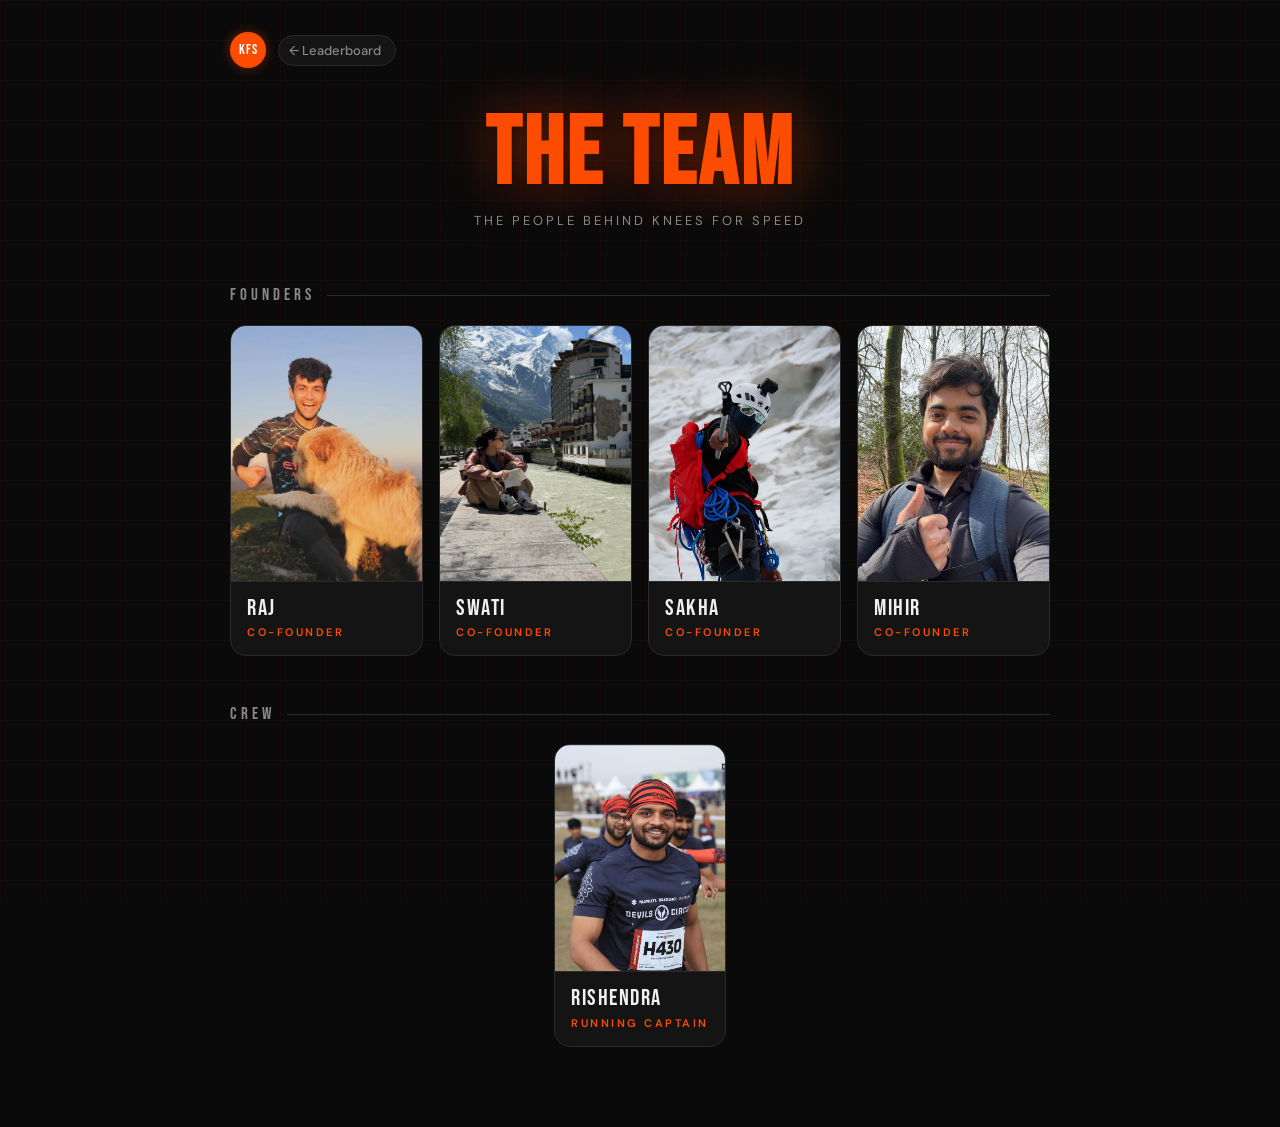
==== team.html @ 106adcb4 "Rename Sakha's second photo so browsers load the new one Co-Authored-By: Claude Opus 5.5 <noreply@an" ====
<!DOCTYPE html>
<html lang="en">
<head>
<meta charset="UTF-8">
<meta name="viewport" content="width=device-width, initial-scale=1.0">
<title>The Team – Knees For Speed</title>
<link rel="icon" href="data:image/svg+xml,<svg xmlns='http://www.w3.org/2000/svg' viewBox='0 0 32 32'><rect width='32' height='32' rx='8' fill='%23FC4C02'/><text x='50%25' y='54%25' dominant-baseline='middle' text-anchor='middle' font-family='Arial Black,sans-serif' font-size='13' font-weight='900' fill='white'>KFS</text></svg>">
<!-- Google Analytics -->
<script async src="https://www.googletagmanager.com/gtag/js?id=G-J4LDVH8261"></script>
<script>
  window.dataLayer = window.dataLayer || [];
  function gtag(){dataLayer.push(arguments);}
  gtag('js', new Date());
  gtag('config', 'G-J4LDVH8261');
</script>
<meta property="og:title" content="The Team – Knees For Speed">
<meta property="og:description" content="Meet the people behind KFS — the run club for business students.">
<meta property="og:image" content="https://github.com/user-attachments/assets/1ad6ab01-41c3-4ac3-8b93-d60dc85ade84">
<meta property="og:url" content="https://kneesforspeed.com/team">
<meta property="og:type" content="website">
<link href="https://fonts.googleapis.com/css2?family=Bebas+Neue&family=DM+Sans:wght@400;500;600&display=swap" rel="stylesheet">
<style>
  :root {
    --orange: #FC4C02;
    --black: #0a0a0a;
    --card: #141414;
    --border: #2a2a2a;
    --text: #f0f0f0;
    --muted: #888;
  }

  * { margin: 0; padding: 0; box-sizing: border-box; }

  body {
    background: var(--black);
    color: var(--text);
    font-family: 'DM Sans', sans-serif;
    min-height: 100vh;
    overflow-x: hidden;
  }

  body::before {
    content: "";
    position: fixed;
    inset: 0;
    background-image:
      linear-gradient(rgba(252,76,2,0.04) 1px, transparent 1px),
      linear-gradient(90deg, rgba(252,76,2,0.04) 1px, transparent 1px);
    background-size: 40px 40px;
    pointer-events: none;
    z-index: 0;
  }

  .container {
    max-width: 860px;
    margin: 0 auto;
    padding: 2rem 1.25rem 5rem;
    position: relative;
    z-index: 1;
  }

  .top-nav {
    display: flex;
    align-items: center;
    gap: 12px;
    margin-bottom: 2.5rem;
  }

  .back-link {
    display: inline-flex;
    align-items: center;
    gap: 6px;
    color: var(--muted);
    text-decoration: none;
    font-size: 13px;
    font-weight: 500;
    padding: 6px 14px 6px 10px;
    border: 1px solid var(--border);
    border-radius: 20px;
    background: var(--card);
    transition: border-color 0.2s, color 0.2s;
  }
  .back-link:hover { border-color: var(--orange); color: var(--text); }

  .logo-icon {
    width: 36px;
    height: 36px;
    background: var(--orange);
    border-radius: 50%;
    display: flex;
    align-items: center;
    justify-content: center;
    font-family: 'Bebas Neue', sans-serif;
    font-size: 0.85rem;
    color: #fff;
    letter-spacing: 1px;
    flex-shrink: 0;
    box-shadow: 0 0 12px rgba(252,76,2,0.4);
    text-decoration: none;
  }

  .page-hero {
    text-align: center;
    margin-bottom: 3.5rem;
  }

  .page-hero h1 {
    font-family: 'Bebas Neue', sans-serif;
    font-size: clamp(3.5rem, 10vw, 6rem);
    color: var(--orange);
    letter-spacing: 3px;
    line-height: 1;
    text-shadow: 0 0 60px rgba(252,76,2,0.5), 0 2px 12px rgba(0,0,0,0.8);
  }

  .page-hero p {
    font-size: 13px;
    color: var(--muted);
    letter-spacing: 3px;
    text-transform: uppercase;
    margin-top: 8px;
  }

  .section-label {
    font-family: 'Bebas Neue', sans-serif;
    font-size: 1.05rem;
    color: var(--muted);
    letter-spacing: 4px;
    text-transform: uppercase;
    margin-bottom: 1.25rem;
    display: flex;
    align-items: center;
    gap: 12px;
  }
  .section-label::after {
    content: "";
    flex: 1;
    height: 1px;
    background: var(--border);
  }

  .founders-grid {
    display: grid;
    grid-template-columns: repeat(4, 1fr);
    gap: 16px;
    margin-bottom: 3rem;
  }

  .crew-grid {
     display: flex;
     justify-content: center;
     gap: 16px;
     max-width: 460px;
     margin: 0 auto;
   }

  @media (max-width: 680px) {
    .founders-grid { grid-template-columns: repeat(2, 1fr); }
    .crew-grid { max-width: 100%; }
  }

  @media (max-width: 400px) {
    .founders-grid { grid-template-columns: repeat(2, 1fr); }
    .crew-grid     { grid-template-columns: repeat(2, 1fr); max-width: 100%; }
  }

  .member-card {
    background: var(--card);
    border: 1px solid var(--border);
    border-radius: 16px;
    overflow: hidden;
    transition: border-color 0.25s, transform 0.25s;
    cursor: default;
  }
  .member-card:hover {
    border-color: var(--orange);
    transform: translateY(-3px);
  }

  .member-photos {
    position: relative;
    width: 100%;
    aspect-ratio: 3/4;
    background: #1a1a1a;
    overflow: hidden;
  }

  .member-photos img {
    position: absolute;
    inset: 0;
    width: 100%;
    height: 100%;
    object-fit: cover;
    object-position: top center;
  }

  .photo-2 {
    opacity: 0;
    transition: opacity 0.45s ease;
  }
  .member-card:hover .photo-2 { opacity: 1; }

  .photo-2-badge {
    position: absolute;
    top: 10px;
    right: 10px;
    background: rgba(252,76,2,0.85);
    color: #fff;
    font-size: 10px;
    font-weight: 600;
    letter-spacing: 1px;
    padding: 2px 7px;
    border-radius: 10px;
    opacity: 0;
    transition: opacity 0.45s ease;
    pointer-events: none;
  }
  .member-card:hover .photo-2-badge { opacity: 1; }

  .member-info {
    padding: 14px 16px 16px;
    border-top: 1px solid var(--border);
  }

  .member-name {
    font-family: 'Bebas Neue', sans-serif;
    font-size: 1.45rem;
    color: var(--text);
    letter-spacing: 1.5px;
    line-height: 1.1;
  }

  .member-role {
    font-size: 11px;
    color: var(--orange);
    text-transform: uppercase;
    letter-spacing: 2.5px;
    margin-top: 4px;
    font-weight: 600;
  }
</style>
</head>
<body>

<div class="container">

  <div class="top-nav">
    <a class="logo-icon" href="/" title="Back to leaderboard">KFS</a>
    <a class="back-link" href="/">← Leaderboard</a>
  </div>

  <div class="page-hero">
    <h1>The Team</h1>
    <p>The people behind Knees For Speed</p>
  </div>

  <!-- Founders -->
  <div class="section-label">Founders</div>
  <div class="founders-grid">

    <div class="member-card">
      <div class="member-photos">
        <img src="images/team/Raj%201.jpg" alt="Raj">
        <img src="images/team/Raj%202.jpg" alt="Raj" class="photo-2">
        <div class="photo-2-badge">2nd look</div>
      </div>
      <div class="member-info">
        <div class="member-name">Raj</div>
        <div class="member-role">Co-Founder</div>
      </div>
    </div>

    <div class="member-card">
      <div class="member-photos">
        <img src="images/team/swati1.jpeg" alt="Swati">
        <img src="images/team/swati2.jpeg" alt="Swati" class="photo-2">
        <div class="photo-2-badge">2nd look</div>
      </div>
      <div class="member-info">
        <div class="member-name">Swati</div>
        <div class="member-role">Co-Founder</div>
      </div>
    </div>

    <div class="member-card">
      <div class="member-photos">
        <img src="images/team/sakha1.jpg" alt="Sakha">
        <img src="images/team/sakha2-v2.jpeg" alt="Sakha" class="photo-2">
        <div class="photo-2-badge">2nd look</div>
      </div>
      <div class="member-info">
        <div class="member-name">Sakha</div>
        <div class="member-role">Co-Founder</div>
      </div>
    </div>

    <div class="member-card">
      <div class="member-photos">
        <img src="images/team/mihir1.jpeg" alt="Mihir">
        <img src="images/team/mihir2.jpeg" alt="Mihir" class="photo-2">
        <div class="photo-2-badge">2nd look</div>
      </div>
      <div class="member-info">
        <div class="member-name">Mihir</div>
        <div class="member-role">Co-Founder</div>
      </div>
    </div>

  </div>

  <!-- Crew -->
  <div class="section-label">Crew</div>
  <div class="crew-grid">

    <div class="member-card">
      <div class="member-photos">
        <img src="images/team/rish2.jpg" alt="Rishendra">
        <img src="images/team/Rish1.jpeg" alt="Rishendra" class="photo-2">
        <div class="photo-2-badge">2nd look</div>
      </div>
      <div class="member-info">
        <div class="member-name">Rishendra</div>
        <div class="member-role">Running Captain</div>
      </div>
    </div>

  </div>

</div>
</body>
</html>
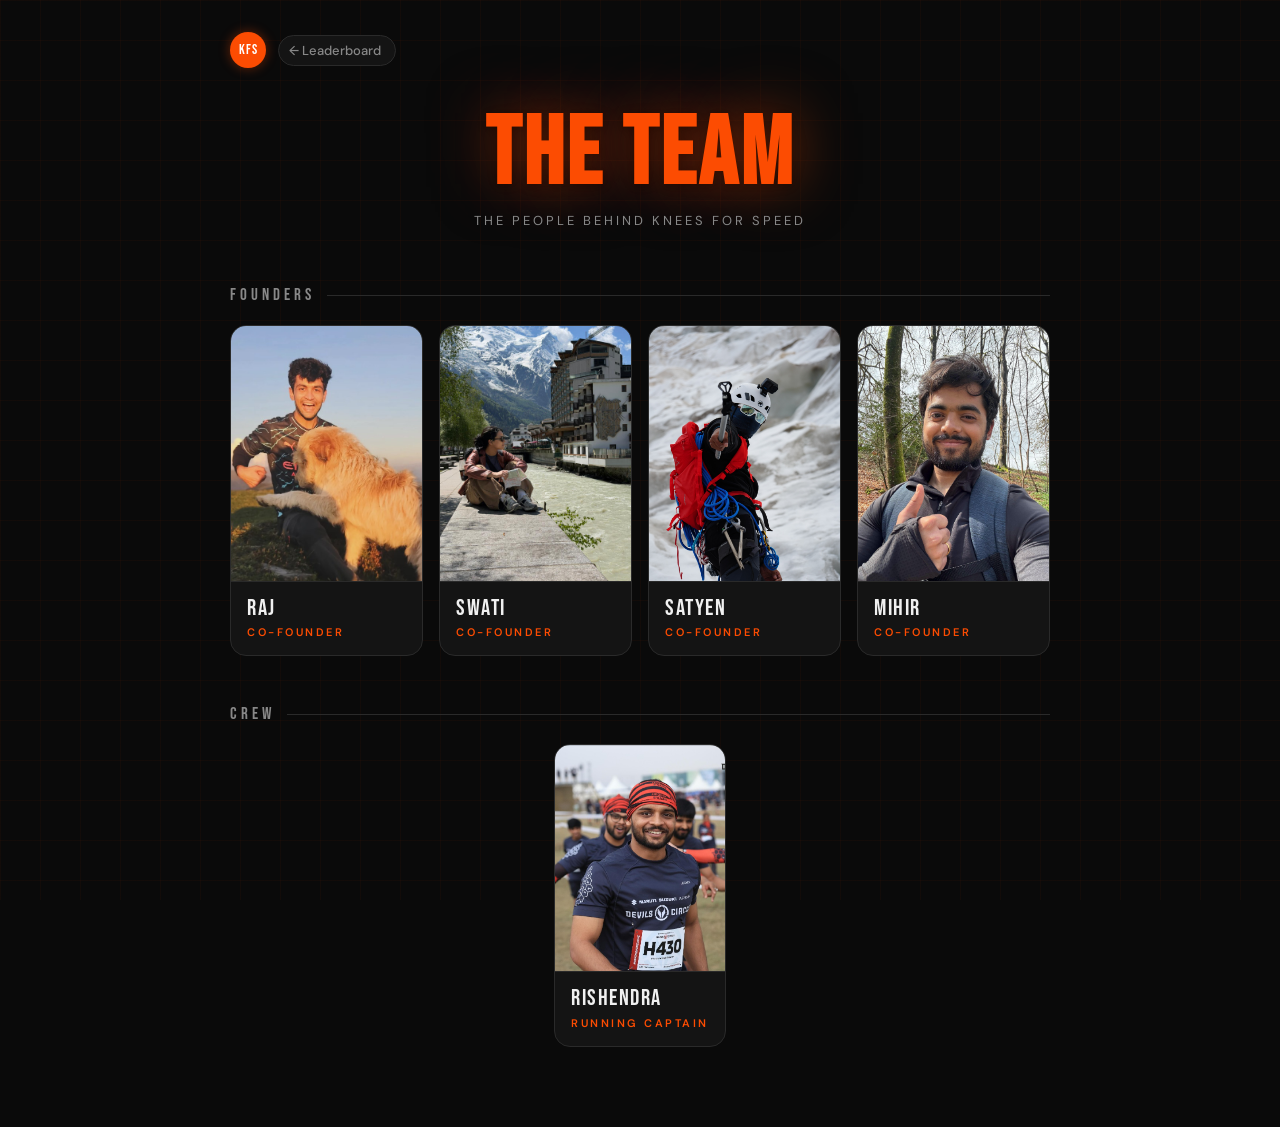
==== commit d704119a: "Rename Sakha to Satyen on the team page Co-Authored-By: Claude Opus 5.5 <noreply@anthropic.com>" ====
--- a/team.html
+++ b/team.html
@@ -284,12 +284,12 @@
 
     <div class="member-card">
       <div class="member-photos">
-        <img src="images/team/sakha1.jpg" alt="Sakha">
-        <img src="images/team/sakha2-v2.jpeg" alt="Sakha" class="photo-2">
-        <div class="photo-2-badge">2nd look</div>
-      </div>
-      <div class="member-info">
-        <div class="member-name">Sakha</div>
+        <img src="images/team/sakha1.jpg" alt="Satyen">
+        <img src="images/team/sakha2-v3.jpeg" alt="Satyen" class="photo-2">
+        <div class="photo-2-badge">2nd look</div>
+      </div>
+      <div class="member-info">
+        <div class="member-name">Satyen</div>
         <div class="member-role">Co-Founder</div>
       </div>
     </div>
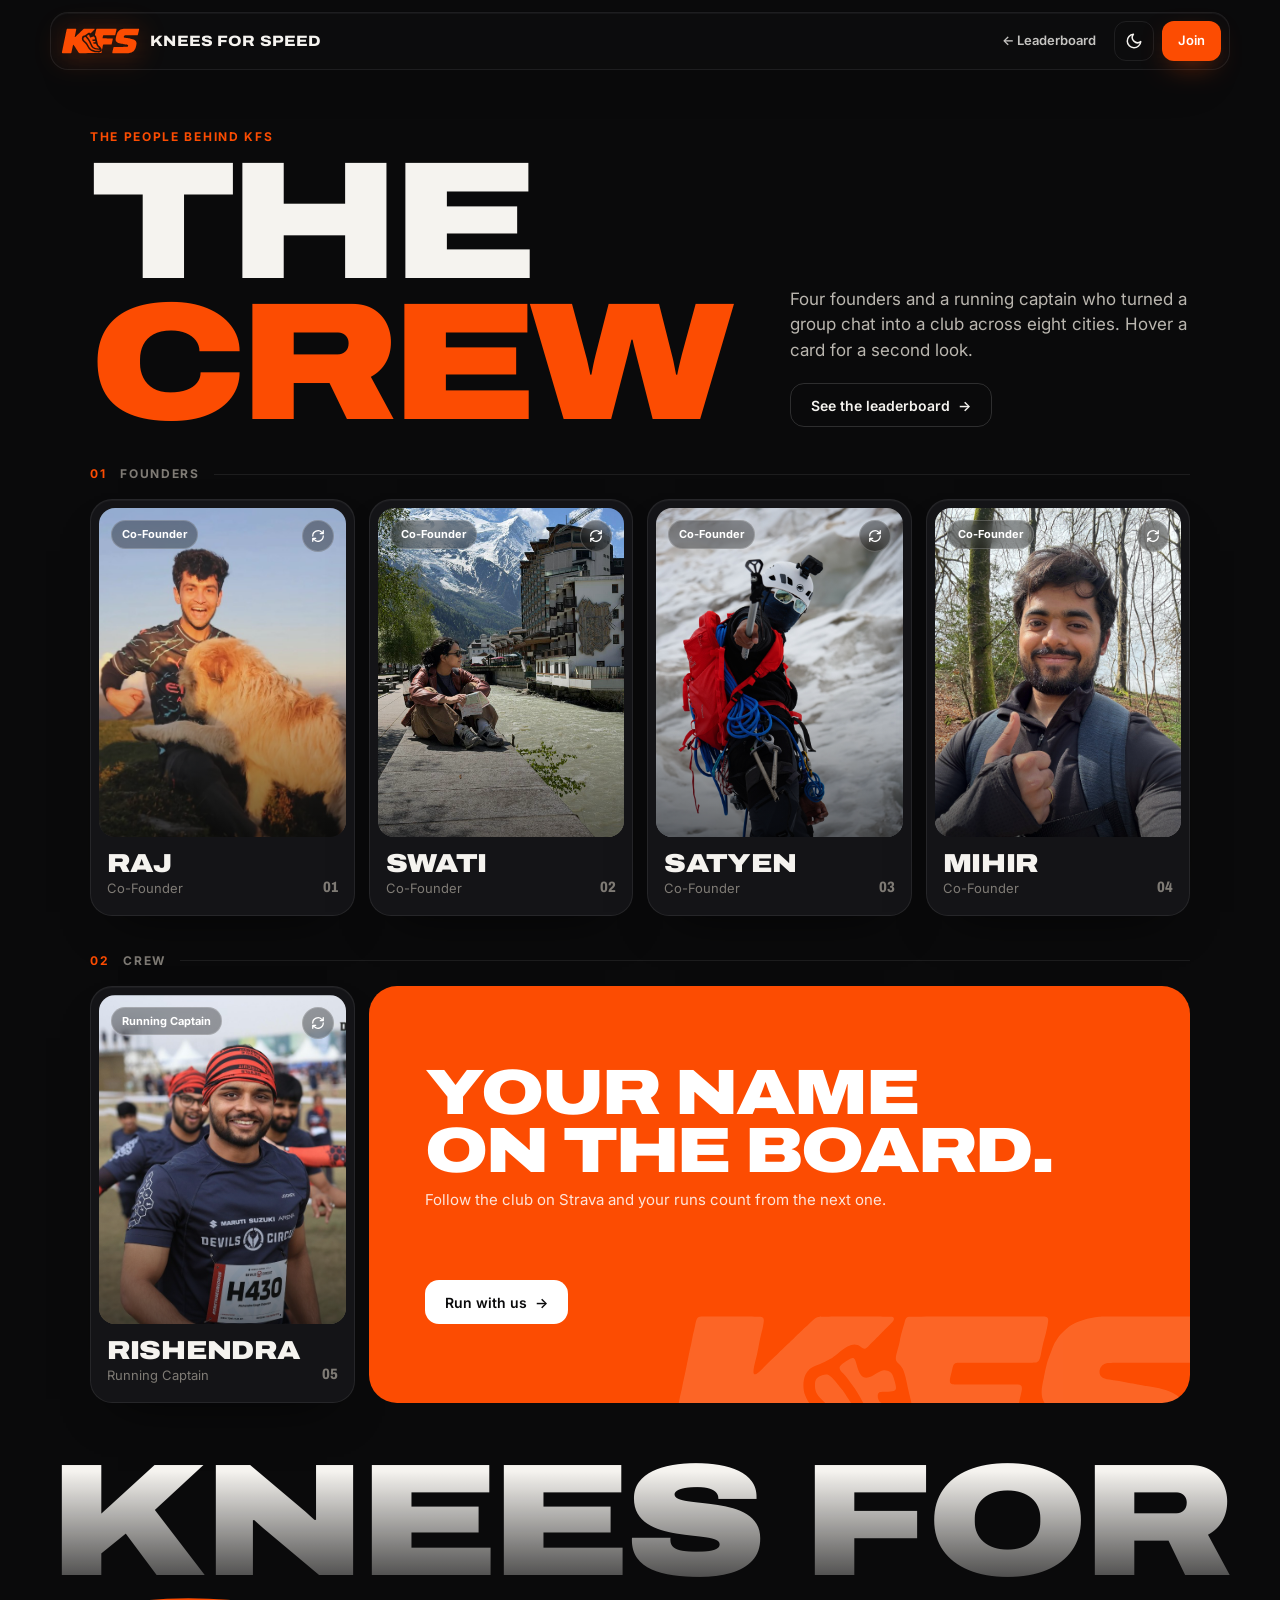
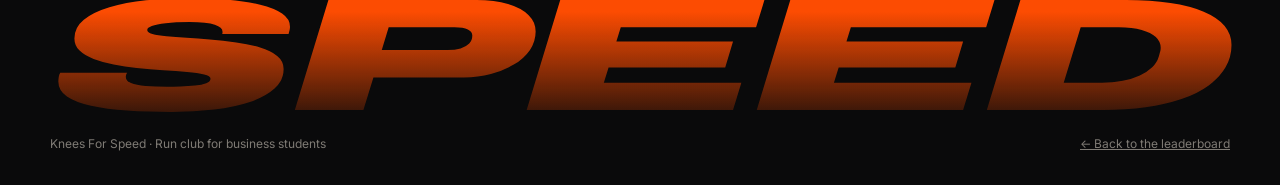
==== commit 23e6f83a: "Launch the new KFS site design New leaderboard and team pages (from the KFS 2.0 redesign): framed he" ====
--- a/team.html
+++ b/team.html
@@ -1,331 +1,155 @@
 <!DOCTYPE html>
-<html lang="en">
+<html lang="en" data-theme="dark">
 <head>
 <meta charset="UTF-8">
-<meta name="viewport" content="width=device-width, initial-scale=1.0">
+<meta name="viewport" content="width=device-width, initial-scale=1.0, viewport-fit=cover">
 <title>The Team – Knees For Speed</title>
-<link rel="icon" href="data:image/svg+xml,<svg xmlns='http://www.w3.org/2000/svg' viewBox='0 0 32 32'><rect width='32' height='32' rx='8' fill='%23FC4C02'/><text x='50%25' y='54%25' dominant-baseline='middle' text-anchor='middle' font-family='Arial Black,sans-serif' font-size='13' font-weight='900' fill='white'>KFS</text></svg>">
-<!-- Google Analytics -->
-<script async src="https://www.googletagmanager.com/gtag/js?id=G-J4LDVH8261"></script>
+<meta name="description" content="Meet the people behind KFS, the run club for business students.">
+<meta name="theme-color" content="#0A0A0B">
+<link rel="icon" type="image/svg+xml" href="assets/brand/kfs-icon.svg">
+<link rel="icon" type="image/png" sizes="32x32" href="assets/brand/kfs-icon-32.png">
+<link rel="apple-touch-icon" href="assets/brand/kfs-icon-180.png">
+<script>try{var t=localStorage.getItem('kfs2-theme');if(t)document.documentElement.dataset.theme=t}catch(e){}</script>
 <script>
-  window.dataLayer = window.dataLayer || [];
-  function gtag(){dataLayer.push(arguments);}
-  gtag('js', new Date());
-  gtag('config', 'G-J4LDVH8261');
+  if (location.hostname.endsWith('kneesforspeed.com')) {
+    var s = document.createElement('script'); s.async = true; s.src = 'https://www.googletagmanager.com/gtag/js?id=G-J4LDVH8261'; document.head.appendChild(s);
+    window.dataLayer = window.dataLayer || [];
+    function gtag(){dataLayer.push(arguments);}
+    gtag('js', new Date()); gtag('config', 'G-J4LDVH8261');
+  }
 </script>
 <meta property="og:title" content="The Team – Knees For Speed">
 <meta property="og:description" content="Meet the people behind KFS — the run club for business students.">
 <meta property="og:image" content="https://github.com/user-attachments/assets/1ad6ab01-41c3-4ac3-8b93-d60dc85ade84">
 <meta property="og:url" content="https://kneesforspeed.com/team">
 <meta property="og:type" content="website">
-<link href="https://fonts.googleapis.com/css2?family=Bebas+Neue&family=DM+Sans:wght@400;500;600&display=swap" rel="stylesheet">
-<style>
-  :root {
-    --orange: #FC4C02;
-    --black: #0a0a0a;
-    --card: #141414;
-    --border: #2a2a2a;
-    --text: #f0f0f0;
-    --muted: #888;
-  }
-
-  * { margin: 0; padding: 0; box-sizing: border-box; }
-
-  body {
-    background: var(--black);
-    color: var(--text);
-    font-family: 'DM Sans', sans-serif;
-    min-height: 100vh;
-    overflow-x: hidden;
-  }
-
-  body::before {
-    content: "";
-    position: fixed;
-    inset: 0;
-    background-image:
-      linear-gradient(rgba(252,76,2,0.04) 1px, transparent 1px),
-      linear-gradient(90deg, rgba(252,76,2,0.04) 1px, transparent 1px);
-    background-size: 40px 40px;
-    pointer-events: none;
-    z-index: 0;
-  }
-
-  .container {
-    max-width: 860px;
-    margin: 0 auto;
-    padding: 2rem 1.25rem 5rem;
-    position: relative;
-    z-index: 1;
-  }
-
-  .top-nav {
-    display: flex;
-    align-items: center;
-    gap: 12px;
-    margin-bottom: 2.5rem;
-  }
-
-  .back-link {
-    display: inline-flex;
-    align-items: center;
-    gap: 6px;
-    color: var(--muted);
-    text-decoration: none;
-    font-size: 13px;
-    font-weight: 500;
-    padding: 6px 14px 6px 10px;
-    border: 1px solid var(--border);
-    border-radius: 20px;
-    background: var(--card);
-    transition: border-color 0.2s, color 0.2s;
-  }
-  .back-link:hover { border-color: var(--orange); color: var(--text); }
-
-  .logo-icon {
-    width: 36px;
-    height: 36px;
-    background: var(--orange);
-    border-radius: 50%;
-    display: flex;
-    align-items: center;
-    justify-content: center;
-    font-family: 'Bebas Neue', sans-serif;
-    font-size: 0.85rem;
-    color: #fff;
-    letter-spacing: 1px;
-    flex-shrink: 0;
-    box-shadow: 0 0 12px rgba(252,76,2,0.4);
-    text-decoration: none;
-  }
-
-  .page-hero {
-    text-align: center;
-    margin-bottom: 3.5rem;
-  }
-
-  .page-hero h1 {
-    font-family: 'Bebas Neue', sans-serif;
-    font-size: clamp(3.5rem, 10vw, 6rem);
-    color: var(--orange);
-    letter-spacing: 3px;
-    line-height: 1;
-    text-shadow: 0 0 60px rgba(252,76,2,0.5), 0 2px 12px rgba(0,0,0,0.8);
-  }
-
-  .page-hero p {
-    font-size: 13px;
-    color: var(--muted);
-    letter-spacing: 3px;
-    text-transform: uppercase;
-    margin-top: 8px;
-  }
-
-  .section-label {
-    font-family: 'Bebas Neue', sans-serif;
-    font-size: 1.05rem;
-    color: var(--muted);
-    letter-spacing: 4px;
-    text-transform: uppercase;
-    margin-bottom: 1.25rem;
-    display: flex;
-    align-items: center;
-    gap: 12px;
-  }
-  .section-label::after {
-    content: "";
-    flex: 1;
-    height: 1px;
-    background: var(--border);
-  }
-
-  .founders-grid {
-    display: grid;
-    grid-template-columns: repeat(4, 1fr);
-    gap: 16px;
-    margin-bottom: 3rem;
-  }
-
-  .crew-grid {
-     display: flex;
-     justify-content: center;
-     gap: 16px;
-     max-width: 460px;
-     margin: 0 auto;
-   }
-
-  @media (max-width: 680px) {
-    .founders-grid { grid-template-columns: repeat(2, 1fr); }
-    .crew-grid { max-width: 100%; }
-  }
-
-  @media (max-width: 400px) {
-    .founders-grid { grid-template-columns: repeat(2, 1fr); }
-    .crew-grid     { grid-template-columns: repeat(2, 1fr); max-width: 100%; }
-  }
-
-  .member-card {
-    background: var(--card);
-    border: 1px solid var(--border);
-    border-radius: 16px;
-    overflow: hidden;
-    transition: border-color 0.25s, transform 0.25s;
-    cursor: default;
-  }
-  .member-card:hover {
-    border-color: var(--orange);
-    transform: translateY(-3px);
-  }
-
-  .member-photos {
-    position: relative;
-    width: 100%;
-    aspect-ratio: 3/4;
-    background: #1a1a1a;
-    overflow: hidden;
-  }
-
-  .member-photos img {
-    position: absolute;
-    inset: 0;
-    width: 100%;
-    height: 100%;
-    object-fit: cover;
-    object-position: top center;
-  }
-
-  .photo-2 {
-    opacity: 0;
-    transition: opacity 0.45s ease;
-  }
-  .member-card:hover .photo-2 { opacity: 1; }
-
-  .photo-2-badge {
-    position: absolute;
-    top: 10px;
-    right: 10px;
-    background: rgba(252,76,2,0.85);
-    color: #fff;
-    font-size: 10px;
-    font-weight: 600;
-    letter-spacing: 1px;
-    padding: 2px 7px;
-    border-radius: 10px;
-    opacity: 0;
-    transition: opacity 0.45s ease;
-    pointer-events: none;
-  }
-  .member-card:hover .photo-2-badge { opacity: 1; }
-
-  .member-info {
-    padding: 14px 16px 16px;
-    border-top: 1px solid var(--border);
-  }
-
-  .member-name {
-    font-family: 'Bebas Neue', sans-serif;
-    font-size: 1.45rem;
-    color: var(--text);
-    letter-spacing: 1.5px;
-    line-height: 1.1;
-  }
-
-  .member-role {
-    font-size: 11px;
-    color: var(--orange);
-    text-transform: uppercase;
-    letter-spacing: 2.5px;
-    margin-top: 4px;
-    font-weight: 600;
-  }
-</style>
+<link rel="preconnect" href="https://fonts.googleapis.com">
+<link rel="preconnect" href="https://fonts.gstatic.com" crossorigin>
+<link href="https://fonts.googleapis.com/css2?family=Archivo:ital,wdth,wght@0,62..125,400..900;1,62..125,400..900&family=Inter:wght@400;500;600;700&display=swap" rel="stylesheet">
+<link rel="stylesheet" href="assets/kfs2.css">
 </head>
 <body>
+<div class="progress" aria-hidden="true"></div>
+<div class="top-blur" aria-hidden="true"><i></i><i></i><i></i></div>
 
-<div class="container">
+<header class="nav solid">
+  <a class="brand" href="index.html" aria-label="Back to the leaderboard">
+    <img class="brand-logo" src="assets/brand/kfs-logo.svg" alt="KFS" width="80" height="26"><span class="brand-word">Knees For Speed</span>
+  </a>
+  <div class="nav-actions">
+    <a class="nav-team" href="index.html">← Leaderboard</a>
+    <button class="icon-btn" data-theme-toggle aria-label="Switch light / dark mode" title="Morning run mode">
+      <svg class="theme-moon" viewBox="0 0 24 24" fill="none" stroke="currentColor" stroke-width="2" stroke-linecap="round" stroke-linejoin="round"><path d="M21 12.8A9 9 0 1 1 11.2 3a7 7 0 0 0 9.8 9.8z"/></svg>
+      <svg class="theme-sun" viewBox="0 0 24 24" fill="none" stroke="currentColor" stroke-width="2" stroke-linecap="round"><circle cx="12" cy="12" r="4"/><path d="M12 2v2M12 20v2M4.9 4.9l1.4 1.4M17.7 17.7l1.4 1.4M2 12h2M20 12h2M4.9 19.1l1.4-1.4M17.7 6.3l1.4-1.4"/></svg>
+    </button>
+    <button class="btn btn-primary btn-sm magnetic" data-open="join">Join</button>
+  </div>
+</header>
 
-  <div class="top-nav">
-    <a class="logo-icon" href="/" title="Back to leaderboard">KFS</a>
-    <a class="back-link" href="/">← Leaderboard</a>
+<section class="team-hero">
+  <div class="eyebrow fade-up" style="--d:.05s">The people behind KFS</div>
+  <h1 class="team-title" data-split data-fit-title="170" aria-label="The Crew">
+    <span class="line" aria-hidden="true">The</span>
+    <span class="line" aria-hidden="true"><span class="accent">Crew</span></span>
+  </h1>
+  <div class="team-intro">
+    <p class="fade-up" style="--d:.5s">Four founders and a running captain who turned a group chat into a club across eight cities. <span class="only-hover">Hover a card</span><span class="only-touch">Tap a card</span> for a second look.</p>
+    <a class="btn btn-ghost fade-up" style="--d:.6s" href="index.html">See the leaderboard <span class="arrow">→</span></a>
+  </div>
+</section>
+
+<main class="team-wrap">
+  <div class="team-label"><b>01</b> Founders</div>
+  <div class="team-grid">
+    <article class="card member tilt spot reveal" tabindex="0" aria-label="Raj, Co-Founder">
+      <div class="member-photos">
+        <img class="photo-main" src="images/team/Raj%201.jpg" alt="Raj" loading="lazy">
+        <img class="alt" src="images/team/Raj%202.jpg" alt="" loading="lazy">
+        <span class="member-tag">Co-Founder</span>
+        <span class="member-swap" aria-hidden="true"><svg viewBox="0 0 24 24" fill="none" stroke="currentColor" stroke-width="2.2" stroke-linecap="round" stroke-linejoin="round"><path d="M3 12a9 9 0 0 1 15.5-6.3L21 8M21 3v5h-5M21 12a9 9 0 0 1-15.5 6.3L3 16M3 21v-5h5"/></svg></span>
+      </div>
+      <div class="member-info"><div><div class="member-name">Raj</div><div class="member-role">Co-Founder</div></div><span class="member-idx">01</span></div>
+    </article>
+    <article class="card member tilt spot reveal" style="--d:.06s" tabindex="0" aria-label="Swati, Co-Founder">
+      <div class="member-photos">
+        <img class="photo-main" src="images/team/swati1.jpeg" alt="Swati" loading="lazy">
+        <img class="alt" src="images/team/swati2.jpeg" alt="" loading="lazy">
+        <span class="member-tag">Co-Founder</span>
+        <span class="member-swap" aria-hidden="true"><svg viewBox="0 0 24 24" fill="none" stroke="currentColor" stroke-width="2.2" stroke-linecap="round" stroke-linejoin="round"><path d="M3 12a9 9 0 0 1 15.5-6.3L21 8M21 3v5h-5M21 12a9 9 0 0 1-15.5 6.3L3 16M3 21v-5h5"/></svg></span>
+      </div>
+      <div class="member-info"><div><div class="member-name">Swati</div><div class="member-role">Co-Founder</div></div><span class="member-idx">02</span></div>
+    </article>
+    <article class="card member tilt spot reveal" style="--d:.12s" tabindex="0" aria-label="Satyen, Co-Founder">
+      <div class="member-photos">
+        <img class="photo-main" src="images/team/sakha1.jpg" alt="Satyen" loading="lazy">
+        <img class="alt" src="images/team/sakha2-v3.jpeg" alt="" loading="lazy">
+        <span class="member-tag">Co-Founder</span>
+        <span class="member-swap" aria-hidden="true"><svg viewBox="0 0 24 24" fill="none" stroke="currentColor" stroke-width="2.2" stroke-linecap="round" stroke-linejoin="round"><path d="M3 12a9 9 0 0 1 15.5-6.3L21 8M21 3v5h-5M21 12a9 9 0 0 1-15.5 6.3L3 16M3 21v-5h5"/></svg></span>
+      </div>
+      <div class="member-info"><div><div class="member-name">Satyen</div><div class="member-role">Co-Founder</div></div><span class="member-idx">03</span></div>
+    </article>
+    <article class="card member tilt spot reveal" style="--d:.18s" tabindex="0" aria-label="Mihir, Co-Founder">
+      <div class="member-photos">
+        <img class="photo-main" src="images/team/mihir1.jpeg" alt="Mihir" loading="lazy">
+        <img class="alt" src="images/team/mihir2.jpeg" alt="" loading="lazy">
+        <span class="member-tag">Co-Founder</span>
+        <span class="member-swap" aria-hidden="true"><svg viewBox="0 0 24 24" fill="none" stroke="currentColor" stroke-width="2.2" stroke-linecap="round" stroke-linejoin="round"><path d="M3 12a9 9 0 0 1 15.5-6.3L21 8M21 3v5h-5M21 12a9 9 0 0 1-15.5 6.3L3 16M3 21v-5h5"/></svg></span>
+      </div>
+      <div class="member-info"><div><div class="member-name">Mihir</div><div class="member-role">Co-Founder</div></div><span class="member-idx">04</span></div>
+    </article>
   </div>
 
-  <div class="page-hero">
-    <h1>The Team</h1>
-    <p>The people behind Knees For Speed</p>
+  <div class="team-label"><b>02</b> Crew</div>
+  <div class="team-grid crew-grid">
+    <article class="card member tilt spot reveal" tabindex="0" aria-label="Rishendra, Running Captain">
+      <div class="member-photos">
+        <img class="photo-main" src="images/team/rish2.jpg" alt="Rishendra" loading="lazy">
+        <img class="alt" src="images/team/Rish1.jpeg" alt="" loading="lazy">
+        <span class="member-tag">Running Captain</span>
+        <span class="member-swap" aria-hidden="true"><svg viewBox="0 0 24 24" fill="none" stroke="currentColor" stroke-width="2.2" stroke-linecap="round" stroke-linejoin="round"><path d="M3 12a9 9 0 0 1 15.5-6.3L21 8M21 3v5h-5M21 12a9 9 0 0 1-15.5 6.3L3 16M3 21v-5h5"/></svg></span>
+      </div>
+      <div class="member-info"><div><div class="member-name">Rishendra</div><div class="member-role">Running Captain</div></div><span class="member-idx">05</span></div>
+    </article>
+    <!-- the join card fills the rest of the Crew row, so there's no empty space beside the last member -->
+    <div class="join-band reveal">
+      <div><h2>Your name<br>on the board.</h2><p>Follow the club on Strava and your runs count from the next one.</p></div>
+      <button class="btn magnetic" data-open="join">Run with us <span class="arrow">→</span></button>
+    </div>
   </div>
 
-  <!-- Founders -->
-  <div class="section-label">Founders</div>
-  <div class="founders-grid">
+</main>
 
-    <div class="member-card">
-      <div class="member-photos">
-        <img src="images/team/Raj%201.jpg" alt="Raj">
-        <img src="images/team/Raj%202.jpg" alt="Raj" class="photo-2">
-        <div class="photo-2-badge">2nd look</div>
-      </div>
-      <div class="member-info">
-        <div class="member-name">Raj</div>
-        <div class="member-role">Co-Founder</div>
-      </div>
-    </div>
+<footer class="footer">
+  <div class="footer-inner">
+    <div class="footer-word" aria-hidden="true"><span class="fw-line" data-fit>Knees For</span><span class="fw-line" data-fit="stretch">Speed</span></div>
+    <div class="footer-meta"><span>Knees For Speed · Run club for business students</span><a href="index.html">← Back to the leaderboard</a></div>
+  </div>
+</footer>
 
-    <div class="member-card">
-      <div class="member-photos">
-        <img src="images/team/swati1.jpeg" alt="Swati">
-        <img src="images/team/swati2.jpeg" alt="Swati" class="photo-2">
-        <div class="photo-2-badge">2nd look</div>
-      </div>
-      <div class="member-info">
-        <div class="member-name">Swati</div>
-        <div class="member-role">Co-Founder</div>
-      </div>
-    </div>
+<div class="sheet-overlay" id="join" role="dialog" aria-modal="true" aria-labelledby="join-title">
+  <div class="sheet" tabindex="-1">
+    <div class="sheet-grab" aria-hidden="true"></div>
+    <button class="icon-btn sheet-close" data-close aria-label="Close"><svg viewBox="0 0 24 24" fill="none" stroke="currentColor" stroke-width="2" stroke-linecap="round"><path d="M18 6 6 18M6 6l12 12"/></svg></button>
+    <div class="sheet-title" id="join-title">Join KFS</div>
+    <div class="sheet-sub">Business school run club · 8 cities · growing weekly</div>
+    <a class="join-opt" href="https://strava.app.link/9Sa62cOuVYb" target="_blank" rel="noopener" style="--c:#FC4C02">
+      <span class="join-ico"><svg viewBox="0 0 24 24" fill="#FC4C02"><path d="M15.387 17.944l-2.089-4.116h-3.065L15.387 24l5.15-10.172h-3.066m-7.008-5.599l2.836 5.598h4.172L10.463 0l-7 13.828h4.169"/></svg></span>
+      <span class="join-txt"><b>Join the leaderboard</b><span>Follow KFS on Strava. Your runs get tracked automatically.</span></span>
+      <span class="join-arrow">→</span>
+    </a>
+    <a class="join-opt" href="https://chat.whatsapp.com/DvPdRcacuMw9NPap6H95aM?mode=hqrt3" target="_blank" rel="noopener" style="--c:#25D366">
+      <span class="join-ico"><svg viewBox="0 0 24 24" fill="#25D366"><path d="M12.05 0C5.495 0 .16 5.335.157 11.892c0 2.096.547 4.142 1.588 5.945L.057 24l6.305-1.654a11.882 11.882 0 005.683 1.448h.005c6.554 0 11.89-5.335 11.893-11.893A11.821 11.821 0 0012.05 0zm5.422 14.382c-.297-.149-1.758-.867-2.03-.967-.273-.099-.471-.148-.67.15-.197.297-.767.966-.94 1.164-.173.199-.347.223-.644.075-.297-.15-1.255-.463-2.39-1.475-.883-.788-1.48-1.761-1.653-2.059-.173-.297-.018-.458.13-.606.134-.133.298-.347.446-.52.149-.174.198-.298.298-.497.099-.198.05-.371-.025-.52-.075-.149-.669-1.612-.916-2.207-.242-.579-.487-.5-.669-.51l-.57-.01c-.198 0-.52.074-.792.372-.272.297-1.04 1.016-1.04 2.479 0 1.462 1.065 2.875 1.213 3.074.149.198 2.096 3.2 5.077 4.487.709.306 1.262.489 1.694.625.712.227 1.36.195 1.871.118.571-.085 1.758-.719 2.006-1.413.248-.694.248-1.289.173-1.413-.074-.124-.272-.198-.57-.347z"/></svg></span>
+      <span class="join-txt"><b>Weekly updates</b><span>WhatsApp community for leaderboard drops and run chat.</span></span>
+      <span class="join-arrow">→</span>
+    </a>
+    <a class="join-opt" href="https://www.instagram.com/knees_for_speed_mdig" target="_blank" rel="noopener" style="--c:#E1306C">
+      <span class="join-ico"><svg viewBox="0 0 24 24" fill="none" stroke="#E1306C" stroke-width="2"><rect x="3" y="3" width="18" height="18" rx="5"/><circle cx="12" cy="12" r="4"/><circle cx="17.5" cy="6.5" r="1" fill="#E1306C"/></svg></span>
+      <span class="join-txt"><b>Run stories &amp; content</b><span>Run posts, race recaps and club life on Instagram.</span></span>
+      <span class="join-arrow">→</span>
+    </a>
+  </div>
+</div>
 
-    <div class="member-card">
-      <div class="member-photos">
-        <img src="images/team/sakha1.jpg" alt="Satyen">
-        <img src="images/team/sakha2-v3.jpeg" alt="Satyen" class="photo-2">
-        <div class="photo-2-badge">2nd look</div>
-      </div>
-      <div class="member-info">
-        <div class="member-name">Satyen</div>
-        <div class="member-role">Co-Founder</div>
-      </div>
-    </div>
-
-    <div class="member-card">
-      <div class="member-photos">
-        <img src="images/team/mihir1.jpeg" alt="Mihir">
-        <img src="images/team/mihir2.jpeg" alt="Mihir" class="photo-2">
-        <div class="photo-2-badge">2nd look</div>
-      </div>
-      <div class="member-info">
-        <div class="member-name">Mihir</div>
-        <div class="member-role">Co-Founder</div>
-      </div>
-    </div>
-
-  </div>
-
-  <!-- Crew -->
-  <div class="section-label">Crew</div>
-  <div class="crew-grid">
-
-    <div class="member-card">
-      <div class="member-photos">
-        <img src="images/team/rish2.jpg" alt="Rishendra">
-        <img src="images/team/Rish1.jpeg" alt="Rishendra" class="photo-2">
-        <div class="photo-2-badge">2nd look</div>
-      </div>
-      <div class="member-info">
-        <div class="member-name">Rishendra</div>
-        <div class="member-role">Running Captain</div>
-      </div>
-    </div>
-
-  </div>
-
-</div>
+<script src="assets/core.js"></script>
 </body>
 </html>
--- a/assets/kfs2.css
+++ b/assets/kfs2.css
@@ -0,0 +1,1285 @@
+/* ───────────────────────────────────────────────────────────────
+   KFS 2.0 — design system
+   Dark by default, "Morning run" light theme via [data-theme=light]
+   ─────────────────────────────────────────────────────────────── */
+:root {
+  --bg: #0A0A0B;
+  --bg-2: #0F0F11;
+  --band: #121215;
+  --spark: #4A4A54;
+  --surface: #141417;
+  --surface-2: #1A1A1E;
+  --surface-3: #25252B;
+  --line: rgba(255,255,255,.08);
+  --line-2: rgba(255,255,255,.15);
+  --text: #F5F3EF;
+  --text-2: #BAB6AF;
+  --muted: #7F7B75;
+  --accent: #FC4C02;
+  --accent-2: #FF8A3D;
+  --accent-soft: rgba(252,76,2,.14);
+  --gold: #F4C14F;
+  --silver: #C8CDD6;
+  --bronze: #D58B5B;
+  --up: #3DDC84;
+  --down: #FF5F57;
+  --glass: rgba(14,14,16,.66);
+  /* hero: its own colour set so the nav and copy over it follow the theme */
+  --hero-bg: #0A0A0B;
+  --hero-ink: #FFFFFF;
+  --hero-ink-2: rgba(255,255,255,.78);
+  --hero-muted: rgba(255,255,255,.6);
+  --hero-glass: rgba(255,255,255,.08);
+  --hero-line: rgba(255,255,255,.16);
+  --hero-card-shadow: none;
+  --print-bg: #F5F3EF;
+  --print-ink: #6B665F;
+  --print-shadow: 0 50px 90px -40px rgba(0,0,0,.9), 0 0 0 1px rgba(255,255,255,.08);
+  --shadow: 0 1px 0 rgba(255,255,255,.04) inset, 0 24px 48px -28px rgba(0,0,0,.8);
+  --radius: 22px;
+  --radius-sm: 14px;
+  --ease: cubic-bezier(.22,1,.36,1);
+  --font-display: 'Archivo', system-ui, sans-serif;
+  --font-body: 'Inter', system-ui, -apple-system, sans-serif;
+  --wrap: 1180px;
+  --gutter: clamp(16px, 4vw, 40px);
+  color-scheme: dark;
+}
+:root[data-theme="light"] {
+  --bg: #F4F1EC;
+  --bg-2: #EDE9E2;
+  --band: #E9E3D9;
+  --spark: #CBC1B2;
+  --surface: #FFFFFF;
+  --surface-2: #F8F5F0;
+  --surface-3: #ECE7DF;
+  --line: rgba(24,18,10,.08);
+  --line-2: rgba(24,18,10,.16);
+  --text: #161412;
+  --text-2: #4A4640;
+  --muted: #86817A;
+  --accent-soft: rgba(252,76,2,.10);
+  --gold: #D49C12;
+  --silver: #8A93A1;
+  --bronze: #B66A38;
+  --up: #12A150;
+  --down: #E5484D;
+  --glass: rgba(250,248,244,.72);
+  --hero-bg: #F4F1EC;
+  --hero-ink: #161412;
+  --hero-ink-2: #4A4640;
+  --hero-muted: #75706A;
+  --hero-glass: rgba(255,255,255,.72);
+  --hero-line: rgba(24,18,10,.12);
+  --hero-card-shadow: 0 14px 30px -20px rgba(70,35,10,.35);
+  --print-bg: #1A1816;   /* an ink print on paper: the inverse of the dark theme's light print */
+  --print-ink: #A59F96;
+  --print-shadow: 0 40px 70px -34px rgba(90,40,10,.45), 0 2px 6px rgba(24,18,10,.12);
+  --shadow: 0 1px 2px rgba(24,18,10,.04), 0 24px 48px -30px rgba(24,18,10,.25);
+  color-scheme: light;
+}
+
+*, *::before, *::after { box-sizing: border-box; }
+* { margin: 0; padding: 0; }
+html { -webkit-text-size-adjust: 100%; scroll-padding-top: 90px; overflow-x: clip; }
+html.locked { overflow: hidden; }
+body {
+  background: var(--bg);
+  color: var(--text);
+  font-family: var(--font-body);
+  font-size: 15px;
+  line-height: 1.5;
+  -webkit-font-smoothing: antialiased;
+  overflow-x: clip;
+  transition: background-color .4s var(--ease), color .4s var(--ease);
+}
+img { display: block; max-width: 100%; }
+a { color: inherit; }
+button { font: inherit; color: inherit; background: none; border: 0; cursor: pointer; -webkit-tap-highlight-color: transparent; }
+input { font: inherit; color: inherit; }
+:focus-visible { outline: 2px solid var(--accent); outline-offset: 3px; border-radius: 8px; }
+[hidden] { display: none !important; }
+.num { font-family: var(--font-display); font-stretch: 80%; font-weight: 800; font-variant-numeric: tabular-nums; letter-spacing: -.01em; }
+.sr { position: absolute; width: 1px; height: 1px; overflow: hidden; clip: rect(0 0 0 0); white-space: nowrap; }
+
+/* theme switch = circular reveal */
+::view-transition-old(root), ::view-transition-new(root) { animation: none; mix-blend-mode: normal; }
+/* theme switch: the new theme shows through a soft-edged circle grown from the button (core.js animates size and position) */
+html.theme-bleed::view-transition-new(root) {
+  -webkit-mask: radial-gradient(closest-side, #000 72%, transparent) 0 0 / 0 0 no-repeat;
+  mask: radial-gradient(closest-side, #000 72%, transparent) 0 0 / 0 0 no-repeat;
+}
+.theme-flood { position: fixed; z-index: 1000; pointer-events: none; border-radius: 50%; will-change: transform; }
+html.theme-switching .theme-sun, html.theme-switching .theme-moon { animation: themeIcon .7s var(--ease); }
+@keyframes themeIcon { from { transform: rotate(-140deg) scale(.3); opacity: 0; } }
+
+/* ── scroll progress ───────────────────────────────────────── */
+.progress {
+  position: fixed; top: 0; left: 0; height: 2px; width: 100%;
+  background: linear-gradient(90deg, var(--accent), var(--accent-2));
+  transform-origin: 0 50%; transform: scaleX(0);
+  z-index: 100; pointer-events: none;
+}
+
+/* ── progressive blur behind the floating nav (desktop) ─────────
+   Stacked layers blur harder toward the top edge; masks fade each out.
+   Note: no opacity on this container — that would cut the backdrop. */
+.top-blur { position: fixed; top: 0; left: 0; right: 0; height: 104px; z-index: 55; pointer-events: none; visibility: hidden; }
+.top-blur.on { visibility: visible; }
+.top-blur i { position: absolute; inset: 0; -webkit-backdrop-filter: blur(var(--b)); backdrop-filter: blur(var(--b)); -webkit-mask-image: linear-gradient(to bottom, #000 var(--m1), transparent var(--m2)); mask-image: linear-gradient(to bottom, #000 var(--m1), transparent var(--m2)); }
+.top-blur i:nth-child(1) { --b: 2px; --m1: 45%; --m2: 100%; }
+.top-blur i:nth-child(2) { --b: 6px; --m1: 30%; --m2: 80%; }
+.top-blur i:nth-child(3) { --b: 14px; --m1: 15%; --m2: 60%; }
+.top-blur::after { content: ""; position: absolute; inset: 0; background: linear-gradient(to bottom, color-mix(in srgb, var(--bg) 75%, transparent) 0%, color-mix(in srgb, var(--bg) 30%, transparent) 55%, transparent 100%); }
+
+/* ── top nav ───────────────────────────────────────────────── */
+.nav {
+  position: fixed; top: 12px; left: 50%;
+  translate: -50% 0;
+  width: min(var(--wrap), calc(100% - 24px));
+  height: 58px;
+  display: flex; align-items: center; gap: 14px;
+  padding: 0 8px 0 10px;
+  border-radius: 18px;
+  background: transparent;
+  border: 1px solid transparent;
+  z-index: 60;
+  transition: background .35s var(--ease), border-color .35s var(--ease), box-shadow .35s var(--ease);
+}
+.nav.scrolled, .nav.solid {
+  background: var(--glass);
+  -webkit-backdrop-filter: blur(18px) saturate(1.5);
+  backdrop-filter: blur(18px) saturate(1.5);
+  border-color: var(--line);
+  box-shadow: var(--shadow);
+}
+.nav:not(.scrolled):not(.solid) { color: var(--hero-ink); }
+.brand { display: flex; align-items: center; gap: 10px; text-decoration: none; flex-shrink: 0; }
+.brand-logo {
+  display: block; height: 26px; width: auto;
+  filter: drop-shadow(0 4px 14px rgba(252,76,2,.35));
+  transition: transform .5s var(--ease);
+}
+.brand:hover .brand-logo { transform: translateX(3px) skewX(-6deg); } /* a little lean forward, like a sprint start */
+.brand-word { font-family: var(--font-display); font-weight: 800; font-stretch: 112%; font-size: 15px; text-transform: uppercase; letter-spacing: .01em; white-space: nowrap; }
+.brand-ver { font-size: 10px; font-weight: 700; padding: 2px 6px; border-radius: 6px; background: var(--accent-soft); color: var(--accent); letter-spacing: .04em; }
+.nav:not(.scrolled):not(.solid) .brand-ver { background: color-mix(in srgb, var(--hero-ink) 12%, transparent); color: var(--hero-ink); }
+
+.tabs {
+  position: relative; display: flex; gap: 2px; margin: 0 auto;
+  padding: 4px; border-radius: 13px;
+  background: color-mix(in srgb, var(--surface-2) 80%, transparent);
+  border: 1px solid var(--line);
+}
+.nav:not(.scrolled):not(.solid) .tabs { background: color-mix(in srgb, var(--hero-ink) 7%, transparent); border-color: color-mix(in srgb, var(--hero-ink) 12%, transparent); }
+.tab {
+  position: relative; z-index: 1;
+  padding: 7px 14px; border-radius: 9px;
+  font-size: 13px; font-weight: 600; white-space: nowrap;
+  color: inherit; opacity: .72;
+  transition: opacity .2s, color .3s var(--ease);
+}
+.tab:hover { opacity: 1; }
+.tab[aria-selected="true"] { opacity: 1; color: var(--bg); }
+.nav:not(.scrolled):not(.solid) .tab[aria-selected="true"] { color: var(--hero-bg); }
+.tabs-ind {
+  position: absolute; top: 4px; bottom: 4px; left: 0; width: 0;
+  border-radius: 9px; background: var(--text);
+  transition: transform .45s var(--ease), width .45s var(--ease);
+}
+.nav:not(.scrolled):not(.solid) .tabs-ind { background: var(--hero-ink); }
+.nav-actions { display: flex; align-items: center; gap: 8px; margin-left: auto; }
+.tabs + .nav-actions { margin-left: 0; }
+.icon-btn {
+  display: grid; place-items: center;
+  width: 40px; height: 40px; border-radius: 12px;
+  border: 1px solid var(--line);
+  transition: background .2s, transform .2s var(--ease);
+}
+.nav:not(.scrolled):not(.solid) .icon-btn { border-color: color-mix(in srgb, var(--hero-ink) 18%, transparent); }
+.nav:not(.scrolled):not(.solid) .icon-btn:hover { background: color-mix(in srgb, var(--hero-ink) 10%, transparent); }
+.icon-btn:hover { background: var(--surface-2); }
+.icon-btn:active { transform: scale(.92); }
+.icon-btn svg { width: 18px; height: 18px; }
+.theme-sun { display: none; }
+:root[data-theme="light"] .theme-sun { display: block; }
+:root[data-theme="light"] .theme-moon { display: none; }
+
+.btn {
+  display: inline-flex; align-items: center; justify-content: center; gap: 8px;
+  height: 44px; padding: 0 20px; border-radius: 14px;
+  font-weight: 600; font-size: 14px; text-decoration: none; white-space: nowrap;
+  transition: transform .35s var(--ease), background .2s, box-shadow .3s, border-color .2s;
+}
+.btn-sm { height: 40px; padding: 0 16px; border-radius: 12px; font-size: 13px; }
+.btn-primary { background: var(--accent); color: #fff; box-shadow: 0 10px 30px -12px rgba(252,76,2,.8); }
+.btn-primary:hover { background: #ff5a14; box-shadow: 0 14px 34px -10px rgba(252,76,2,.9); }
+.btn-ghost { border: 1px solid var(--line-2); }
+.btn-ghost:hover { background: var(--surface-2); }
+.btn-glass { background: rgba(255,255,255,.12); color: #fff; border: 1px solid rgba(255,255,255,.2); -webkit-backdrop-filter: blur(10px); backdrop-filter: blur(10px); }
+.btn-glass:hover { background: rgba(255,255,255,.2); }
+.btn:active { transform: scale(.96); }
+.btn .arrow { transition: transform .35s var(--ease); }
+.btn:hover .arrow { transform: translateX(3px); }
+.nav-team { opacity: .8; font-size: 13px; font-weight: 600; text-decoration: none; padding: 8px 10px; border-radius: 10px; }
+.nav-team:hover { opacity: 1; background: var(--surface-2); }
+.nav:not(.scrolled):not(.solid) .nav-team:hover { background: color-mix(in srgb, var(--hero-ink) 10%, transparent); }
+
+/* ── hero ──────────────────────────────────────────────────── */
+.hero {
+  position: relative; isolation: isolate; overflow: hidden;
+  min-height: calc(100vh - 46px); min-height: calc(100svh - 46px);   /* the ticker shows on the first screen */
+  display: flex; flex-direction: column; justify-content: center;
+  padding: 120px var(--gutter) clamp(28px, 6vh, 56px);
+  color: var(--hero-ink); background: var(--hero-bg);
+}
+.hero::before {
+  content: ""; position: absolute; inset: 0; z-index: -1;
+  background: radial-gradient(55% 65% at 78% 45%, rgba(252,76,2,.22), transparent 65%), radial-gradient(70% 60% at 0% 100%, rgba(252,76,2,.14), transparent 60%);
+}
+.hero-inner { width: 100%; max-width: var(--wrap); margin: 0 auto; will-change: transform, opacity; }
+.live-chip {
+  display: inline-flex; align-items: center; gap: 8px;
+  padding: 7px 14px 7px 10px; border-radius: 99px;
+  background: var(--hero-glass); border: 1px solid var(--hero-line);
+  -webkit-backdrop-filter: blur(10px); backdrop-filter: blur(10px);
+  font-size: 12px; font-weight: 600; letter-spacing: .02em;
+  margin-bottom: 22px;
+}
+.pulse { position: relative; width: 8px; height: 8px; border-radius: 50%; background: var(--accent); flex-shrink: 0; }
+.pulse::after { content: ""; position: absolute; inset: -4px; border-radius: 50%; border: 2px solid var(--accent); animation: pulse 1.8s var(--ease) infinite; }
+@keyframes pulse { from { transform: scale(.6); opacity: 1; } to { transform: scale(1.8); opacity: 0; } }
+.hero-title {
+  font-family: var(--font-display); font-weight: 900; font-stretch: 125%;
+  font-size: clamp(54px, 12.5vw, 196px);
+  line-height: .84; letter-spacing: -.035em; text-transform: uppercase;
+}
+.hero-title .line { display: block; overflow: hidden; padding-bottom: .04em; white-space: nowrap; }
+.hero-title .ch { display: inline-block; transform: translateY(105%); animation: rise 1s var(--ease) forwards; animation-delay: calc(var(--i) * 35ms + 150ms); }
+.hero-title .accent { color: var(--accent); }
+@keyframes rise { to { transform: none; } }
+.hero-bottom { display: grid; grid-template-columns: 1fr auto 1fr; align-items: end; gap: 28px; margin-top: 28px; }
+.hero-bottom > .countdown { justify-self: end; }
+
+/* rotating "scroll" badge: click or scroll to reach the leaderboard */
+.scroll-badge {
+  position: relative; display: grid; place-items: center; justify-self: center;
+  width: 124px; height: 124px; border-radius: 50%; color: #fff; text-decoration: none;
+  -webkit-tap-highlight-color: transparent;
+}
+.scroll-ring { position: absolute; inset: 0; width: 100%; height: 100%; animation: ring-spin 14s linear infinite; transition: transform .6s var(--ease); }
+.scroll-ring text { fill: color-mix(in srgb, var(--hero-ink) 85%, transparent); font-family: var(--font-display); font-weight: 800; font-stretch: 112%; font-size: 10.5px; letter-spacing: .12em; text-transform: uppercase; }
+.scroll-core {
+  position: relative; display: grid; place-items: center;
+  width: 58px; height: 58px; border-radius: 50%;
+  background: var(--accent); box-shadow: 0 10px 30px -8px rgba(252,76,2,.85);
+  transition: transform .5s var(--ease), box-shadow .4s;
+}
+.scroll-core::before { content: ""; position: absolute; inset: -6px; border-radius: 50%; border: 1.5px solid rgba(252,76,2,.6); animation: core-ping 2.2s var(--ease) infinite; }
+.scroll-core svg { width: 24px; height: 24px; animation: arrow-bob 1.6s var(--ease) infinite; }
+.scroll-badge:hover .scroll-ring { animation-duration: 4s; }
+.scroll-badge:hover .scroll-core { transform: scale(1.12); box-shadow: 0 14px 40px -6px rgba(252,76,2,1); }
+.scroll-badge:active .scroll-core { transform: scale(.94); }
+@keyframes ring-spin { to { transform: rotate(360deg); } }
+@keyframes arrow-bob { 0%, 100% { transform: translateY(-3px); } 50% { transform: translateY(4px); } }
+@keyframes core-ping { from { transform: scale(.9); opacity: 1; } to { transform: scale(1.45); opacity: 0; } }
+.hero-sub { max-width: 460px; font-size: clamp(15px, 1.4vw, 18px); color: var(--hero-ink-2); }
+.flags { display: flex; gap: 6px; margin-top: 14px; }
+.flags img { width: 24px; height: 17px; border-radius: 4px; object-fit: cover; box-shadow: 0 0 0 1px color-mix(in srgb, var(--hero-ink) 18%, transparent); transition: transform .3s var(--ease); }
+.flags img:hover { transform: translateY(-3px) scale(1.12); }
+.hero-ctas { display: flex; gap: 10px; margin-top: 22px; flex-wrap: wrap; }
+.fade-up { opacity: 0; transform: translateY(16px); animation: fadeUp .9s var(--ease) forwards; animation-delay: var(--d, .6s); }
+@keyframes fadeUp { to { opacity: 1; transform: none; } }
+
+.countdown {
+  padding: 16px 18px; border-radius: 18px;
+  background: var(--hero-glass); border: 1px solid var(--hero-line); box-shadow: var(--hero-card-shadow);
+  -webkit-backdrop-filter: blur(14px); backdrop-filter: blur(14px);
+}
+.countdown-label { font-size: 11px; font-weight: 600; letter-spacing: .12em; text-transform: uppercase; color: var(--hero-muted); margin-bottom: 8px; }
+.cd { display: flex; gap: 6px; align-items: flex-start; }
+.cd-unit { text-align: center; min-width: 52px; }
+.cd-val { display: block; font-family: var(--font-display); font-weight: 800; font-stretch: 80%; font-size: 36px; line-height: 1; font-variant-numeric: tabular-nums; }
+.cd-lbl { display: block; font-size: 10px; color: var(--hero-muted); margin-top: 4px; letter-spacing: .08em; text-transform: uppercase; }
+.cd-sep { font-family: var(--font-display); font-size: 28px; line-height: 1.1; opacity: .35; }
+
+/* ── marquee ───────────────────────────────────────────────── */
+.marquee {
+  position: relative; z-index: 2; overflow: hidden;
+  background: var(--accent); color: #fff;
+  padding: 14px 0; margin: -18px -2% 0; width: 104%;
+  transform: rotate(-1.4deg);
+  box-shadow: 0 20px 40px -20px rgba(252,76,2,.6);
+}
+.marquee-track { display: flex; width: max-content; animation: marquee 48s linear infinite; }
+.marquee:hover .marquee-track { animation-play-state: paused; }
+.marquee-item {
+  display: flex; align-items: center; gap: 22px; padding-right: 22px;
+  font-family: var(--font-display); font-weight: 800; font-stretch: 112%;
+  font-size: clamp(16px, 2vw, 22px); text-transform: uppercase; letter-spacing: .01em; white-space: nowrap;
+}
+.marquee-item::after { content: "✦"; font-size: .8em; opacity: .75; }
+@keyframes marquee { to { transform: translateX(-50%); } }
+
+/* ── layout ────────────────────────────────────────────────── */
+.main { max-width: var(--wrap); margin: 0 auto; padding: clamp(32px, 3.5vw, 48px) var(--gutter) 0; min-height: 80vh; }
+.view { display: none; }
+.view.active { display: block; animation: viewIn .6s var(--ease); }
+@keyframes viewIn { from { opacity: 0; transform: translateY(14px); } }
+.view-head { display: flex; align-items: flex-end; justify-content: space-between; gap: 20px; margin-bottom: 20px; flex-wrap: wrap; }
+.h2.h2-date { font-size: clamp(28px, 3.2vw, 44px); } /* week date titles: compact so stats + podium fit one screen */
+.eyebrow {
+  display: inline-flex; align-items: center; gap: 8px;
+  font-size: 12px; font-weight: 700; letter-spacing: .14em; text-transform: uppercase; color: var(--accent);
+  margin-bottom: 6px;
+}
+.h2 {
+  font-family: var(--font-display); font-weight: 900; font-stretch: 118%;
+  font-size: clamp(34px, 6vw, 72px); line-height: .92; letter-spacing: -.03em; text-transform: uppercase;
+}
+.h3 {
+  font-family: var(--font-display); font-weight: 800; font-stretch: 112%;
+  font-size: clamp(20px, 2.4vw, 28px); letter-spacing: -.01em; text-transform: uppercase;
+  margin: 56px 0 16px;
+}
+.lede { color: var(--text-2); max-width: 520px; margin-top: 12px; }
+.head-meta { color: var(--muted); font-size: 13px; text-align: right; }
+.head-meta strong { color: var(--text); font-weight: 600; }
+.section-gap { height: 18px; }
+
+/* headings break into even lines; body copy avoids one-word last lines */
+.h2, .sec-title, .earth-title, .footer-cta, .flex-title, .sheet-title, .team-title, .club-week { text-wrap: balance; }
+.lede, .hero-sub, .flex-sub, .sheet-sub, .team-intro p, .empty-state p { text-wrap: pretty; }
+
+/* ── section rhythm: headers, bands, spacing ──────────────── */
+.sec-head { display: flex; align-items: center; gap: 14px; margin-bottom: 18px; }
+.sec-head.spaced { margin-top: clamp(56px, 7vw, 96px); }
+.band + .sec-head.spaced { margin-top: clamp(40px, 5vw, 64px); }
+.sec-title {
+  display: inline-flex; align-items: center; gap: 10px;
+  font-family: var(--font-display); font-weight: 800; font-stretch: 112%;
+  font-size: clamp(18px, 2vw, 24px); letter-spacing: -.01em; text-transform: uppercase; white-space: nowrap;
+}
+.sec-title::before { content: ""; width: 10px; height: 10px; border-radius: 2px; background: var(--accent); transform: skewX(-12deg); }
+.sec-rule { flex: 1; height: 1px; min-width: 24px; background: linear-gradient(90deg, var(--line-2), transparent); }
+.sec-meta { color: var(--muted); font-size: 13px; white-space: nowrap; }
+.band {
+  position: relative; isolation: isolate;
+  margin-top: clamp(56px, 7vw, 96px);
+  padding-block: clamp(40px, 5vw, 72px);
+}
+.band::before {   /* full-bleed tint, wider than the content column */
+  content: ""; position: absolute; z-index: -2; top: 0; bottom: 0; left: calc(50% - 50vw); right: calc(50% - 50vw);
+  background: radial-gradient(70% 160px at 50% 0%, var(--accent-soft), transparent), var(--band);
+  border-block: 1px solid var(--line);
+}
+.band::after {    /* oversized outlined word as a section watermark */
+  content: attr(data-mark); position: absolute; z-index: -1; right: 0; top: clamp(10px, 2vw, 24px);
+  font-family: var(--font-display); font-weight: 900; font-stretch: 118%; font-style: italic;
+  font-size: clamp(64px, 12vw, 170px); line-height: .8; letter-spacing: -.03em; text-transform: uppercase;
+  color: transparent; -webkit-text-stroke: 1px var(--line-2); pointer-events: none; user-select: none;
+}
+.band .sec-head { position: relative; }
+.band .sec-meta { padding: 4px 12px; border-radius: 99px; background: var(--band); border: 1px solid var(--line); color: var(--text-2); }
+.flat-sec { margin-top: 40px; }
+
+/* reveal */
+.reveal { opacity: 0; transform: translateY(24px); transition: opacity .8s var(--ease), transform .8s var(--ease); transition-delay: var(--d, 0s); }
+.reveal.in { opacity: 1; transform: none; }
+
+/* ── cards / spotlight ─────────────────────────────────────── */
+.card {
+  position: relative; overflow: hidden;
+  background: var(--surface); border: 1px solid var(--line); border-radius: var(--radius);
+  box-shadow: var(--shadow);
+}
+.spot::before {
+  content: ""; position: absolute; inset: 0; pointer-events: none; z-index: 0;
+  background: radial-gradient(420px circle at var(--mx, 50%) var(--my, 50%), rgba(252,76,2,.13), transparent 45%);
+  opacity: 0; transition: opacity .4s;
+}
+.spot::after {
+  content: ""; position: absolute; inset: 0; pointer-events: none; z-index: 0; border-radius: inherit; padding: 1px;
+  background: radial-gradient(260px circle at var(--mx, 50%) var(--my, 50%), rgba(252,76,2,.55), transparent 50%);
+  -webkit-mask: linear-gradient(#000 0 0) content-box, linear-gradient(#000 0 0);
+  -webkit-mask-composite: xor; mask-composite: exclude;
+  opacity: 0; transition: opacity .4s;
+}
+.spot:hover::before, .spot:hover::after { opacity: 1; }
+.spot > * { position: relative; z-index: 1; }
+
+/* ── bento stats ───────────────────────────────────────────── */
+.bento { display: grid; grid-template-columns: repeat(4, minmax(0, 1fr)); gap: 12px; }
+.tile { padding: 18px 20px; min-height: 120px; display: flex; flex-direction: column; justify-content: space-between; }
+.tile.big { grid-column: span 2; grid-row: span 2; padding: 20px 24px; }
+.tile-lbl { font-size: 12px; font-weight: 600; color: var(--muted); letter-spacing: .06em; text-transform: uppercase; display: flex; align-items: center; gap: 8px; }
+.tile-val { font-size: clamp(36px, 4vw, 52px); line-height: 1; margin-top: 10px; }
+.tile-val small { font-size: .42em; font-weight: 700; color: var(--muted); margin-left: 4px; font-stretch: 100%; }
+.tile-sub { font-size: 12px; color: var(--muted); margin-top: 6px; }
+.tile.big .tile-val { font-size: clamp(64px, 8vw, 112px); }
+.tile.big.no-spark { justify-content: center; }
+.big-row { display: flex; align-items: flex-end; justify-content: space-between; gap: 16px; }
+.ring { width: 100px; height: 100px; flex-shrink: 0; }
+.ring circle { fill: none; stroke-width: 9; }
+.ring .track { stroke: var(--surface-3); }
+.ring .fill { stroke-linecap: round; stroke-dasharray: 289; stroke-dashoffset: 289; transform: rotate(-90deg); transform-origin: 50% 50%; transition: stroke-dashoffset 1.6s var(--ease) .2s; }
+.in .ring .fill, .ring.in .fill { stroke-dashoffset: var(--off, 289); }
+.ring text { fill: var(--text); font-family: var(--font-display); font-weight: 800; font-stretch: 80%; font-size: 22px; }
+.ring .ring-sub { fill: var(--muted); font-family: var(--font-body); font-weight: 600; font-size: 9px; letter-spacing: .08em; }
+.spark-area { position: relative; margin-top: 44px; height: 46px; display: flex; align-items: flex-end; gap: 3px; cursor: crosshair; touch-action: pan-y; outline: none; border-radius: 6px; }
+.spark-area:focus-visible { box-shadow: 0 0 0 2px var(--accent); }
+.spark-area i { flex: 1; height: var(--h); min-height: 3px; border-radius: 3px; background: var(--spark); transform-origin: bottom; transform: scaleY(0); transition: transform .9s var(--ease), background .25s, opacity .25s; transition-delay: calc(var(--i) * 18ms), 0s, 0s; pointer-events: none; }
+.spark-area i.cur { background: var(--accent); }
+.in .spark-area i { transform: scaleY(var(--s, 1)); }
+.spark-area.scrubbing i { transition: transform .32s var(--ease), background .2s, opacity .2s; transition-delay: 0s; opacity: .6; }
+.spark-area.scrubbing i.near { opacity: .9; background: color-mix(in srgb, var(--accent) 45%, var(--spark)); }
+.spark-area.scrubbing i.cur { opacity: .9; }
+.spark-area.scrubbing i.hot { opacity: 1; background: linear-gradient(180deg, var(--accent-2), var(--accent)); box-shadow: 0 0 18px -2px rgba(252,76,2,.75); }
+.spark-tip {
+  position: absolute; z-index: 3; bottom: calc(100% + 32px); left: 0;
+  padding: 6px 10px; border-radius: 10px; white-space: nowrap; pointer-events: none;
+  background: var(--text); color: var(--bg); font: 500 12px var(--font-body);
+  opacity: 0; transform: translate(-50%, 6px) scale(.94); transition: opacity .18s, transform .3s var(--ease), left .22s var(--ease), bottom .22s var(--ease);
+}
+.spark-tip b { font-weight: 700; }
+.spark-tip.show { opacity: 1; transform: translate(-50%, 0); }
+.spark-tip::after { content: ""; position: absolute; top: 100%; left: calc(50% + var(--caret, 0px)); margin-left: -5px; border: 5px solid transparent; border-top-color: var(--text); }
+
+/* ── podium ────────────────────────────────────────────────── */
+.podium { display: grid; grid-template-columns: 1fr 1.12fr 1fr; align-items: end; gap: 12px; margin-top: 10px; perspective: 1000px; }
+.pod {
+  position: relative; text-align: left; width: 100%;
+  padding: 16px 18px; border-radius: var(--radius);
+  background: var(--surface); border: 1px solid var(--line); box-shadow: var(--shadow);
+  display: flex; flex-direction: column; gap: 4px; overflow: hidden;
+  transform-style: preserve-3d;
+  transition: transform .5s var(--ease), border-color .3s;
+  --mc: var(--gold);
+}
+.pod-2 { --mc: var(--silver); min-height: 196px; }
+.pod-1 { min-height: 208px; background: linear-gradient(180deg, color-mix(in srgb, var(--gold) 12%, var(--surface)) 0%, var(--surface) 60%); border-color: color-mix(in srgb, var(--gold) 35%, transparent); }
+.pod-3 { --mc: var(--bronze); min-height: 180px; }
+.pod:hover { border-color: color-mix(in srgb, var(--mc) 55%, transparent); }
+.pod-rank {
+  position: absolute; right: -6px; bottom: -28px; z-index: 0 !important;
+  font-family: var(--font-display); font-weight: 900; font-stretch: 125%; font-size: 150px; line-height: 1;
+  color: transparent; -webkit-text-stroke: 1.5px color-mix(in srgb, var(--mc) 40%, transparent);
+  transform: translateZ(-20px); pointer-events: none;
+}
+.pod-medal { display: inline-flex; align-self: flex-start; align-items: center; gap: 6px; padding: 4px 10px; border-radius: 99px; font-size: 11px; font-weight: 700; letter-spacing: .08em; text-transform: uppercase; color: var(--mc); background: color-mix(in srgb, var(--mc) 14%, transparent); }
+.pod .av { margin: auto 0 8px; transform: translateZ(30px); }
+.pod .av-lg { width: 46px; height: 46px; font-size: 16px; }
+.pod-name { font-family: var(--font-display); font-weight: 800; font-stretch: 112%; font-size: clamp(18px, 2.2vw, 26px); text-transform: uppercase; line-height: 1; transform: translateZ(24px); }
+.pod-km { font-size: clamp(28px, 3vw, 40px); line-height: 1; margin-top: 6px; transform: translateZ(36px); }
+.pod-km small { font-size: .45em; color: var(--muted); font-stretch: 100%; margin-left: 3px; }
+.pod-meta { font-size: 12px; color: var(--muted); }
+.pod-empty { opacity: .5; justify-content: center; align-items: center; text-align: center; }
+
+/* avatar */
+.av {
+  --c: var(--accent);
+  display: grid; place-items: center; flex-shrink: 0;
+  width: 40px; height: 40px; border-radius: 50%;
+  background: color-mix(in srgb, var(--c) 18%, var(--surface-2));
+  color: var(--c); border: 1px solid color-mix(in srgb, var(--c) 35%, transparent);
+  font-weight: 700; font-size: 13px; letter-spacing: .02em;
+}
+:root[data-theme="light"] .av { color: color-mix(in srgb, var(--c) 80%, #000); }
+.av-lg { width: 64px; height: 64px; font-size: 20px; border-width: 2px; }
+
+/* ── leaderboard ───────────────────────────────────────────── */
+.board { margin-top: 12px; }
+.board-tools { display: flex; align-items: center; gap: 10px; padding: 12px; border-bottom: 1px solid var(--line); flex-wrap: wrap; }
+.search {
+  flex: 1 1 200px; display: flex; align-items: center; gap: 8px;
+  height: 40px; padding: 0 12px; border-radius: 12px;
+  background: var(--surface-2); border: 1px solid var(--line);
+  transition: border-color .2s, box-shadow .2s;
+}
+.search:focus-within { border-color: color-mix(in srgb, var(--accent) 60%, transparent); box-shadow: 0 0 0 4px var(--accent-soft); }
+.search svg { width: 16px; height: 16px; color: var(--muted); flex-shrink: 0; }
+.search input { flex: 1; min-width: 0; background: none; border: 0; outline: 0; font-size: 14px; }
+.search input::placeholder { color: var(--muted); }
+.search kbd { font: 600 11px var(--font-body); color: var(--muted); border: 1px solid var(--line-2); border-radius: 6px; padding: 1px 6px; }
+.chips { display: flex; gap: 6px; overflow-x: auto; scrollbar-width: none; -webkit-overflow-scrolling: touch; }
+.chips::-webkit-scrollbar { display: none; }
+.chip {
+  height: 36px; padding: 0 14px; border-radius: 10px; flex-shrink: 0;
+  font-size: 13px; font-weight: 600; color: var(--text-2);
+  border: 1px solid var(--line); background: var(--surface);
+  transition: background .25s, color .25s, border-color .25s, transform .2s var(--ease);
+}
+.chip:hover { border-color: var(--line-2); color: var(--text); }
+.chip:active { transform: scale(.95); }
+.chip[aria-pressed="true"] { background: var(--text); color: var(--bg); border-color: var(--text); }
+.board-head, .row-main {
+  display: grid; align-items: center; gap: 14px;
+  grid-template-columns: 34px 40px minmax(0, 1.4fr) minmax(70px, 1fr) 88px 72px 18px;
+  grid-template-areas: "rank av who bar dist pace chev";
+  padding: 12px 18px;
+}
+.board-head { padding-top: 10px; padding-bottom: 10px; font-size: 11px; font-weight: 600; letter-spacing: .08em; text-transform: uppercase; color: var(--muted); border-bottom: 1px solid var(--line); }
+.board-head .h-dist, .board-head .h-pace { text-align: right; }
+.board-head span:nth-child(1) { grid-area: rank; } .board-head .h-who { grid-area: who; } .board-head .h-bar { grid-area: bar; } .board-head .h-dist { grid-area: dist; } .board-head .h-pace { grid-area: pace; }
+.row { position: relative; }
+.row + .row { border-top: 1px solid var(--line); }
+.row-main { width: 100%; text-align: left; transition: background .2s; }
+.row-main:hover { background: var(--surface-2); }
+.row.open .row-main { background: var(--surface-2); }
+.rank { grid-area: rank; font-family: var(--font-display); font-weight: 800; font-stretch: 80%; font-size: 18px; color: var(--muted); font-variant-numeric: tabular-nums; }
+.row.p1 .rank { color: var(--gold); } .row.p2 .rank { color: var(--silver); } .row.p3 .rank { color: var(--bronze); }
+.row-main .av { grid-area: av; }
+.who { grid-area: who; min-width: 0; }
+.nm { display: flex; align-items: center; gap: 8px; font-weight: 600; font-size: 15px; }
+.nm-txt { overflow: hidden; text-overflow: ellipsis; white-space: nowrap; }
+.sub { display: block; font-size: 12px; color: var(--muted); white-space: nowrap; overflow: hidden; text-overflow: ellipsis; }
+.sub b { font-weight: 500; transition: color .3s; }
+[data-sort="runs"] .sub b[data-k="runs"], [data-sort="longest"] .sub b[data-k="longest"], [data-sort="weeks"] .sub b[data-k="weeks"] { color: var(--accent); font-weight: 600; }
+[data-sort="pace"] .pace { color: var(--accent); }
+.delta { font-size: 10px; font-weight: 700; padding: 2px 6px; border-radius: 6px; flex-shrink: 0; }
+.delta.up { color: var(--up); background: color-mix(in srgb, var(--up) 14%, transparent); }
+.delta.down { color: var(--down); background: color-mix(in srgb, var(--down) 14%, transparent); }
+.delta.new { color: var(--accent); background: var(--accent-soft); }
+.bar { grid-area: bar; height: 6px; border-radius: 99px; background: var(--surface-3); overflow: hidden; }
+.bar i { display: block; height: 100%; width: 0; border-radius: inherit; background: linear-gradient(90deg, var(--accent), var(--accent-2)); transition: width 1.2s var(--ease); }
+.row.in .bar i { width: var(--w); }
+.dist { grid-area: dist; text-align: right; font-size: 22px; line-height: 1; }
+.dist small, .pace small { font-size: 11px; font-weight: 600; color: var(--muted); margin-left: 2px; font-family: var(--font-body); font-stretch: 100%; }
+.pace { grid-area: pace; text-align: right; font-size: 15px; font-weight: 600; font-variant-numeric: tabular-nums; color: var(--text-2); transition: color .3s; }
+.chev { grid-area: chev; width: 18px; height: 18px; color: var(--muted); transition: transform .4s var(--ease); }
+.row.open .chev { transform: rotate(180deg); color: var(--text); }
+.row-detail { display: grid; grid-template-rows: 0fr; transition: grid-template-rows .5s var(--ease); background: var(--surface-2); }
+.row.open .row-detail { grid-template-rows: 1fr; }
+.row-detail-inner { overflow: hidden; }
+.detail { padding: 6px 18px 20px calc(18px + 34px + 14px); display: grid; grid-template-columns: minmax(0, 1fr) minmax(0, 1.2fr); gap: 20px; }
+.stat-chips { display: grid; grid-template-columns: repeat(3, minmax(0, 1fr)); gap: 8px; align-content: start; }
+.stat-chip { padding: 10px 12px; border-radius: 12px; background: var(--surface); border: 1px solid var(--line); }
+.stat-chip b { display: block; font-family: var(--font-display); font-weight: 800; font-stretch: 85%; font-size: 18px; line-height: 1.1; font-variant-numeric: tabular-nums; }
+.stat-chip span { font-size: 11px; color: var(--muted); }
+.mini { padding: 12px 14px 10px; border-radius: 12px; background: var(--surface); border: 1px solid var(--line); }
+.mini-head { display: flex; justify-content: space-between; font-size: 11px; color: var(--muted); margin-bottom: 10px; }
+.mini-head strong { color: var(--text); font-weight: 600; }
+.mini-bars { height: 72px; display: flex; align-items: flex-end; gap: 3px; }
+.mini-bars i {
+  position: relative; flex: 1; height: var(--h); min-height: 2px; border-radius: 3px 3px 1px 1px;
+  background: var(--surface-3); transform-origin: bottom; transform: scaleY(0);
+  transition: transform .7s var(--ease), background .2s; transition-delay: calc(var(--i) * 14ms);
+}
+.mini-bars i.has { background: color-mix(in srgb, var(--accent) 45%, var(--surface-3)); }
+.mini-bars i.cur { background: var(--accent); }
+.mini-bars i:hover { background: var(--accent-2); }
+.row.open .mini-bars i { transform: none; }
+.mini-bars i:hover::after {
+  content: attr(data-tip); position: absolute; bottom: calc(100% + 6px); left: 50%; translate: -50% 0;
+  padding: 4px 8px; border-radius: 6px; background: var(--text); color: var(--bg);
+  font: 600 11px var(--font-body); font-style: normal; white-space: nowrap; pointer-events: none; z-index: 5;
+}
+.mini-foot { display: flex; justify-content: space-between; font-size: 10px; color: var(--muted); margin-top: 6px; }
+.board-empty { padding: 40px 20px; text-align: center; color: var(--muted); }
+.board-more {
+  display: flex; width: 100%; align-items: center; justify-content: center; gap: 8px; padding: 16px;
+  border: 0; border-top: 1px solid var(--line); background: none; color: var(--text);
+  font: 600 14px var(--font-body); cursor: pointer; transition: background .2s;
+}
+.board-more:hover { background: var(--surface-2); }
+.board-more[hidden] { display: none; }
+.empty-state { padding: 56px 24px; text-align: center; }
+.empty-state .big-emoji { font-size: 44px; margin-bottom: 10px; animation: bob 2.4s ease-in-out infinite; }
+@keyframes bob { 50% { transform: translateY(-6px) rotate(-4deg); } }
+.empty-state p { color: var(--muted); margin: 6px 0 18px; }
+.empty-ctas { display: flex; gap: 10px; justify-content: center; flex-wrap: wrap; }
+
+/* ── history chart ─────────────────────────────────────────── */
+.chart-card { padding: 22px 22px 16px; overflow: visible; }
+.chart-top { display: flex; justify-content: space-between; align-items: flex-start; gap: 16px; flex-wrap: wrap; margin-bottom: 18px; }
+.chart-kpi { font-size: 13px; color: var(--muted); }
+.chart-kpi .num { display: block; font-size: 40px; line-height: 1; color: var(--text); margin-top: 4px; }
+.seg { display: inline-flex; padding: 3px; border-radius: 11px; background: var(--surface-2); border: 1px solid var(--line); }
+.seg button { height: 32px; padding: 0 12px; border-radius: 8px; font-size: 12px; font-weight: 600; color: var(--muted); transition: background .25s, color .25s; }
+.seg button[aria-pressed="true"] { background: var(--surface); color: var(--text); box-shadow: 0 1px 3px rgba(0,0,0,.2); }
+.chart-scroll { overflow-x: auto; scrollbar-width: thin; -webkit-overflow-scrolling: touch; margin: 0 -6px; padding: 0 6px; }
+.chart { position: relative; height: 240px; display: flex; align-items: stretch; gap: 6px; width: max-content; min-width: 100%; padding-top: 10px; }
+.chart-grid { position: absolute; inset: 10px 0 26px; pointer-events: none; display: flex; flex-direction: column; justify-content: space-between; }
+.chart-grid span { border-top: 1px dashed var(--line); font-size: 10px; color: var(--muted); }
+.wbar { position: relative; flex: 1 0 24px; display: flex; flex-direction: column; justify-content: flex-end; align-items: stretch; gap: 8px; padding: 0; }
+.wbar-fill {
+  height: var(--h); min-height: 3px; border-radius: 7px 7px 3px 3px;
+  background: var(--surface-3); transform-origin: bottom; transform: scaleY(0);
+  transition: height .6s var(--ease), transform .9s var(--ease), background .25s;
+  transition-delay: 0s, calc(var(--i) * 20ms), 0s;
+}
+.chart.in .wbar-fill { transform: none; }
+.wbar:hover .wbar-fill, .wbar:focus-visible .wbar-fill { background: color-mix(in srgb, var(--accent) 55%, var(--surface-3)); }
+.wbar[aria-pressed="true"] .wbar-fill { background: var(--accent); box-shadow: 0 10px 24px -8px rgba(252,76,2,.7); }
+.wbar.live .wbar-fill { background-image: repeating-linear-gradient(-45deg, transparent 0 5px, rgba(255,255,255,.18) 5px 10px); }
+.wbar.record .wbar-fill::before { content: "★"; position: absolute; top: -18px; left: 50%; translate: -50% 0; font-size: 11px; color: var(--gold); }
+.wbar .wbar-fill { position: relative; }
+.wbar-lbl { height: 18px; font-size: 10px; font-weight: 600; color: var(--muted); text-align: center; white-space: nowrap; }
+.wbar[aria-pressed="true"] .wbar-lbl { color: var(--text); }
+.tip {
+  position: absolute; z-index: 10; pointer-events: none;
+  padding: 10px 12px; border-radius: 12px; min-width: 150px;
+  background: var(--text); color: var(--bg); font-size: 12px; box-shadow: 0 12px 30px -10px rgba(0,0,0,.5);
+  opacity: 0; transform: translate(-50%, calc(-100% - 6px)) scale(.96); transition: opacity .15s, transform .2s var(--ease);
+}
+.tip.show { opacity: 1; transform: translate(-50%, calc(-100% - 12px)); }
+.tip strong { display: block; font-size: 13px; margin-bottom: 4px; }
+.tip-row { display: flex; justify-content: space-between; gap: 14px; opacity: .8; }
+.week-chips { margin: 16px 0 0; padding-bottom: 2px; scroll-snap-type: x mandatory; -webkit-mask-image: linear-gradient(90deg, #000 calc(100% - 48px), transparent); mask-image: linear-gradient(90deg, #000 calc(100% - 48px), transparent); }
+.week-chips .chip { scroll-snap-align: start; }
+.week-panel { margin-top: 40px; }
+.week-panel-head { display: flex; justify-content: space-between; align-items: flex-end; gap: 16px; flex-wrap: wrap; margin-bottom: 18px; }
+.week-nav { display: flex; gap: 8px; }
+
+/* ── all-time globe progress ───────────────────────────────── */
+.earth { padding: 24px; display: grid; grid-template-columns: auto minmax(0, 1fr); gap: 24px; align-items: center; }
+.earth-globe { width: 92px; height: 92px; border-radius: 50%; position: relative; overflow: hidden;
+  background: radial-gradient(circle at 35% 30%, #4ea3ff, #1f5fbf 55%, #0d2c63);
+  box-shadow: inset -12px -10px 24px rgba(0,0,0,.45), 0 0 40px -8px rgba(78,163,255,.5); }
+.earth-globe::before { content: ""; position: absolute; inset: 0; width: 200%;
+  background: radial-gradient(ellipse 18% 22% at 20% 40%, #4fbf73 60%, transparent 62%), radial-gradient(ellipse 12% 30% at 42% 62%, #4fbf73 60%, transparent 62%), radial-gradient(ellipse 16% 14% at 68% 30%, #4fbf73 60%, transparent 62%), radial-gradient(ellipse 22% 18% at 88% 66%, #4fbf73 60%, transparent 62%);
+  animation: spin 14s linear infinite; }
+@keyframes spin { to { transform: translateX(-50%); } }
+.earth-title { font-family: var(--font-display); font-weight: 800; font-stretch: 112%; font-size: clamp(18px, 2.4vw, 26px); text-transform: uppercase; line-height: 1.1; }
+.earth-title em { font-style: normal; color: var(--accent); }
+.track { position: relative; height: 10px; border-radius: 99px; background: var(--surface-3); margin-top: 14px; }
+.track-fill { position: absolute; inset: 0 auto 0 0; width: 0; border-radius: inherit; background: linear-gradient(90deg, var(--accent), var(--accent-2)); transition: width 2s var(--ease) .3s; }
+.track-fill::after { content: "🏃"; position: absolute; right: -10px; top: 50%; translate: 0 -55%; font-size: 20px; transform: scaleX(-1); }
+.earth.in .track-fill { width: var(--w); }
+.track-ends { display: flex; justify-content: space-between; font-size: 11px; color: var(--muted); margin-top: 8px; }
+
+/* ── records ───────────────────────────────────────────────── */
+.rec-podium { margin-top: 16px; }
+.rec-podium .pod-km { font-size: clamp(26px, 3.2vw, 40px); }
+.rec-list { margin-top: 12px; }
+.rec-list .row-main { grid-template-columns: 34px 40px minmax(0, 1fr) 90px 72px; grid-template-areas: "rank av who dist pace"; cursor: default; }
+.rec-list .row-main:hover { background: transparent; }
+.ind-grid { display: grid; grid-template-columns: repeat(4, minmax(0, 1fr)); gap: 12px; }
+.ind { padding: 22px; display: flex; flex-direction: column; min-height: 240px; }
+/* record micro-charts (replace the old emoji icons) */
+.ind-viz { height: 66px; display: flex; flex-direction: column; justify-content: flex-end; gap: 8px; }
+.viz-cap { font-size: 11px; color: var(--muted); white-space: nowrap; overflow: hidden; text-overflow: ellipsis; }
+.viz-cap b { color: var(--accent); font-weight: 700; }
+.trk { position: relative; height: 30px; }
+.trk-line, .trk-fill { position: absolute; left: 0; top: 6px; height: 6px; border-radius: 99px; }
+.trk-line { right: 0; background: var(--surface-3); }
+.trk-fill { width: 0; background: linear-gradient(90deg, var(--accent-2), var(--accent)); transition: width 1.5s var(--ease) .25s; }
+.in .trk-fill { width: var(--w); }
+.trk-tick { position: absolute; top: 3px; left: var(--x); width: 2px; height: 12px; margin-left: -1px; border-radius: 1px; background: var(--line-2); }
+.trk-tick.passed { background: color-mix(in srgb, var(--accent) 50%, var(--line-2)); }
+.trk-tick span { position: absolute; top: 15px; left: 50%; translate: -50% 0; font-size: 9px; font-weight: 700; letter-spacing: .04em; color: var(--muted); }
+.trk-dot { position: absolute; top: 2px; left: 0; width: 14px; height: 14px; margin-left: -7px; border-radius: 50%; background: var(--surface); border: 3px solid var(--accent); box-shadow: 0 0 0 4px var(--accent-soft); transition: left 1.5s var(--ease) .25s; }
+.in .trk-dot { left: var(--w); }
+.cmp { display: grid; gap: 7px; }
+.cmp-row { display: grid; grid-template-columns: minmax(0, 1fr) 34px; align-items: center; gap: 8px; font-size: 11px; font-weight: 600; color: var(--text-2); font-variant-numeric: tabular-nums; text-align: right; }
+.cmp-row.avg { color: var(--muted); }
+.cmp-bar { height: 10px; border-radius: 99px; background: var(--surface-3); overflow: hidden; }
+.cmp-bar i { display: block; height: 100%; width: 0; border-radius: inherit; background: linear-gradient(90deg, var(--accent-2), var(--accent)); transition: width 1.3s var(--ease) .25s; }
+.cmp-row.avg .cmp-bar i { background: var(--muted); opacity: .55; transition-delay: .45s; }
+.in .cmp-bar i { width: var(--w); }
+.pills { display: flex; align-items: flex-end; gap: 4px; height: 32px; }
+.pill { flex: 1 1 0; max-width: 16px; height: 100%; border-radius: 5px; background: color-mix(in srgb, var(--accent) 45%, var(--surface-3)); transform: scaleY(0); transform-origin: bottom; transition: transform .55s var(--ease); transition-delay: calc(var(--i) * 70ms + .25s); }
+.pill.extra { background: var(--accent); box-shadow: 0 0 14px -3px rgba(252,76,2,.8); }
+.in .pill { transform: none; }
+.pill-sep { align-self: stretch; width: 0; margin: 0 2px; border-left: 1.5px dashed var(--line-2); }
+.wgrid { display: grid; grid-template-columns: repeat(14, minmax(0, 1fr)); gap: 3px; }
+.wgrid i { aspect-ratio: 1; border-radius: 3px; background: var(--surface-3); opacity: 0; transform: scale(.3); transition: transform .45s var(--ease), opacity .45s; transition-delay: calc(var(--i) * 28ms + .25s); }
+.wgrid i.on { background: var(--accent); }
+.wgrid i.live { box-shadow: 0 0 0 1.5px var(--accent-2); }
+.in .wgrid i { opacity: 1; transform: none; }
+.ind-val { font-size: 54px; line-height: 1; margin-top: 16px; }
+.ind-val small { font-size: .36em; color: var(--muted); font-stretch: 100%; margin-left: 4px; }
+.ind-lbl { font-size: 13px; color: var(--muted); margin-top: 4px; }
+.ind-holder { font-weight: 700; margin-top: 14px; }
+.ind-week { font-size: 12px; color: var(--muted); }
+.ind-ups { margin-top: auto; padding-top: 14px; border-top: 1px dashed var(--line-2); display: grid; gap: 4px; font-size: 12px; color: var(--text-2); }
+.ind-ups div { display: flex; justify-content: space-between; gap: 8px; }
+.ind-ups span:last-child { color: var(--muted); font-variant-numeric: tabular-nums; }
+.club-grid { display: grid; grid-template-columns: 1fr 1fr; gap: 12px; }
+.club { padding: 28px; display: flex; align-items: center; justify-content: space-between; gap: 20px; }
+.club-val { font-size: clamp(48px, 6vw, 84px); line-height: .9; }
+.club-val small { font-size: .3em; color: var(--muted); font-stretch: 100%; margin-left: 4px; }
+.club-lbl { font-size: 12px; font-weight: 700; letter-spacing: .1em; text-transform: uppercase; color: var(--accent); }
+.club-week { font-family: var(--font-display); font-weight: 800; font-stretch: 112%; font-size: clamp(16px, 1.6vw, 20px); text-transform: uppercase; margin-top: 6px; white-space: nowrap; }
+.club-sub { color: var(--muted); font-size: 13px; }
+.rules { margin-top: 28px; border-radius: var(--radius-sm); border: 1px solid var(--line); background: var(--surface); }
+.rules summary { cursor: pointer; padding: 14px 18px; font-weight: 600; font-size: 14px; list-style: none; display: flex; justify-content: space-between; }
+.rules summary::-webkit-details-marker { display: none; }
+.rules summary::after { content: "+"; font-size: 18px; color: var(--muted); transition: transform .3s var(--ease); }
+.rules[open] summary::after { transform: rotate(45deg); }
+.rules-body { padding: 0 18px 18px; color: var(--text-2); font-size: 13px; display: grid; gap: 6px; }
+
+/* ── footer ────────────────────────────────────────────────── */
+.footer { position: relative; overflow: hidden; border-top: 1px solid var(--line); margin-top: clamp(64px, 8vw, 112px); padding: 48px var(--gutter) 64px; }
+/* when a view ends on a tinted band, the band's edge is the divider: no second hairline, no empty strip */
+.main:has(.view.active > .band:last-child, .view.active > [data-league]:last-child > .band:last-child) + .footer { margin-top: 0; border-top: 0; padding-top: clamp(56px, 7vw, 88px); }
+.footer-inner { max-width: var(--wrap); margin: 0 auto; }
+.footer-top { display: flex; justify-content: space-between; gap: 24px; flex-wrap: wrap; align-items: flex-end; }
+.footer-cta { font-family: var(--font-display); font-weight: 900; font-stretch: 118%; font-size: clamp(28px, 4vw, 48px); text-transform: uppercase; line-height: .95; letter-spacing: -.02em; max-width: 760px; }
+.footer-links { display: flex; gap: 8px; flex-wrap: wrap; }
+.footer-word {
+  font-family: var(--font-display); font-weight: 900; font-stretch: 125%;
+  font-size: 12vw; line-height: .78; letter-spacing: -.03em; text-transform: uppercase;
+  margin-top: 56px; user-select: none;
+}
+.fw-line {
+  display: block; width: max-content; margin: 0 auto; white-space: nowrap; padding-top: .06em;
+  background: linear-gradient(180deg, var(--text) 15%, color-mix(in srgb, var(--text) 25%, transparent) 100%);
+  -webkit-background-clip: text; background-clip: text; color: transparent;
+}
+.fw-line + .fw-line { font-style: italic; padding-right: .12em; /* room for the slanted tops so background-clip text does not cut them */ margin-left: 0; transform-origin: 0 50%; background-image: linear-gradient(180deg, var(--accent) 20%, color-mix(in srgb, var(--accent) 15%, transparent) 100%); }
+.footer-meta { display: flex; justify-content: space-between; gap: 12px; flex-wrap: wrap; color: var(--muted); font-size: 12px; margin-top: 24px; }
+
+/* ── mobile tab bar ────────────────────────────────────────── */
+.tabbar {
+  position: fixed; z-index: 60;
+  left: 10px; right: 10px; bottom: calc(10px + env(safe-area-inset-bottom));
+  height: 66px; padding: 6px;
+  display: none; grid-template-columns: repeat(5, 1fr);
+  border-radius: 22px; background: var(--glass); border: 1px solid var(--line);
+  -webkit-backdrop-filter: blur(20px) saturate(1.6); backdrop-filter: blur(20px) saturate(1.6);
+  box-shadow: 0 20px 40px -16px rgba(0,0,0,.5);
+  transition: transform .45s var(--ease);
+}
+.tabbar.hide { transform: translateY(calc(100% + 24px)); }
+.tabbar-ind { position: absolute; top: 6px; bottom: 6px; left: 0; width: 0; border-radius: 16px; background: var(--accent-soft); transition: transform .45s var(--ease), width .45s var(--ease); }
+.tb { position: relative; z-index: 1; display: flex; white-space: nowrap; letter-spacing: -.01em; flex-direction: column; align-items: center; justify-content: center; gap: 3px; border-radius: 16px; font-size: 10px; font-weight: 600; color: var(--muted); transition: color .25s, transform .2s var(--ease); }
+.tb svg { width: 22px; height: 22px; }
+.tb:active { transform: scale(.9); }
+.tb[aria-selected="true"] { color: var(--accent); }
+
+/* ── sheet / modal ─────────────────────────────────────────── */
+.sheet-overlay {
+  position: fixed; inset: 0; z-index: 90;
+  display: grid; place-items: center; padding: 20px;
+  background: rgba(0,0,0,.55); -webkit-backdrop-filter: blur(6px); backdrop-filter: blur(6px);
+  opacity: 0; visibility: hidden; transition: opacity .35s var(--ease), visibility 0s .35s;
+}
+.sheet-overlay.open { opacity: 1; visibility: visible; transition: opacity .35s var(--ease); }
+.sheet {
+  position: relative; width: min(460px, 100%); max-height: 90vh; overflow: auto;
+  padding: 28px; border-radius: 26px; background: var(--surface); border: 1px solid var(--line); box-shadow: 0 40px 80px -30px rgba(0,0,0,.6);
+  transform: translateY(24px) scale(.97); transition: transform .5s var(--ease);
+  outline: none;
+}
+.sheet-overlay.open .sheet { transform: none; }
+.sheet-grab { display: none; width: 40px; height: 5px; border-radius: 99px; background: var(--line-2); margin: -12px auto 16px; }
+.sheet-close { position: absolute; top: 16px; right: 16px; }
+.sheet-title { font-family: var(--font-display); font-weight: 900; font-stretch: 118%; font-size: 34px; text-transform: uppercase; line-height: .95; letter-spacing: -.02em; }
+.sheet-sub { color: var(--muted); font-size: 14px; margin: 8px 0 20px; }
+.share-sheet { width: min(440px, 100%); }
+.share-preview { position: relative; display: flex; justify-content: center; touch-action: pan-y; user-select: none; -webkit-user-select: none; }
+.share-arrow {
+  position: absolute; z-index: 1; top: 50%; translate: 0 -50%;
+  width: 42px; height: 42px; border-radius: 50%;
+  background: var(--surface-2); border: 1px solid var(--line-2); box-shadow: var(--shadow);
+}
+.share-arrow.prev { left: 0; }
+.share-arrow.next { right: 0; }
+.share-arrow[hidden] { display: none; }
+.share-arrow svg { width: 18px; height: 18px; }
+.share-pager { display: flex; align-items: center; justify-content: center; gap: 10px; margin-top: 12px; font-size: 11px; font-weight: 700; letter-spacing: .1em; text-transform: uppercase; color: var(--muted); }
+.share-dots { display: flex; gap: 6px; }
+.share-dots button { width: 8px; height: 8px; padding: 0; border: 0; border-radius: 99px; background: var(--line-2); cursor: pointer; transition: width .3s var(--ease), background .3s; }
+.share-dots button.on { width: 22px; background: var(--accent); }
+.share-preview img { display: block; width: auto; max-width: calc(100% - 108px); height: auto; max-height: min(60vh, calc(90vh - 330px)); border-radius: 16px; border: 1px solid var(--line); box-shadow: 0 20px 40px -24px rgba(0,0,0,.6); }
+.share-actions { display: flex; gap: 8px; margin-top: 14px; }
+.share-actions .btn { flex: 1; gap: 8px; padding: 0 12px; min-width: 0; }
+.share-actions [data-share-native] { flex: 1.4; }
+.share-actions .btn[hidden] { display: none; }
+.share-actions svg { width: 18px; height: 18px; flex: none; }
+.share-note { min-height: 20px; margin-top: 10px; text-align: center; font-size: 13px; color: var(--muted); }
+.head-side { display: flex; align-items: flex-end; gap: 16px; }
+.share-seg { display: flex; margin: 0 0 14px; }
+.share-seg[hidden] { display: none; }
+.share-seg button { flex: 1; }
+.share-actions .btn:disabled { opacity: .5; pointer-events: none; }
+/* "Flex your week": the two share buttons, just below the full leaderboard */
+.flex-strip {
+  display: flex; align-items: center; justify-content: space-between; gap: 18px 24px; flex-wrap: wrap;
+  margin-top: 20px; padding: 22px 24px; border-radius: var(--radius);
+  border: 1px solid color-mix(in srgb, var(--accent) 35%, var(--line));
+  background: radial-gradient(120% 160% at 0% 0%, var(--accent-soft), transparent 60%), var(--surface);
+}
+.flex-title { font-family: var(--font-display); font-weight: 900; font-stretch: 118%; font-size: clamp(22px, 2.6vw, 30px); line-height: 1; text-transform: uppercase; letter-spacing: -.01em; }
+.flex-sub { color: var(--muted); font-size: 14px; margin-top: 6px; }
+.flex-btns { display: flex; gap: 10px; flex-wrap: wrap; }
+.flex-btns .btn { gap: 8px; }
+.flex-btns svg { width: 18px; height: 18px; }
+.share-btn { gap: 8px; }
+.share-btn svg { width: 16px; height: 16px; }
+.join-opt {
+  display: flex; align-items: center; gap: 14px; padding: 14px; margin-top: 8px;
+  border-radius: 16px; border: 1px solid var(--line); background: var(--surface-2); text-decoration: none;
+  transition: transform .35s var(--ease), border-color .2s, background .2s;
+}
+.join-opt:hover { transform: translateX(4px); border-color: var(--line-2); }
+.join-opt:active { transform: scale(.98); }
+.join-ico { width: 44px; height: 44px; border-radius: 13px; display: grid; place-items: center; flex-shrink: 0; background: color-mix(in srgb, var(--c) 15%, transparent); }
+.join-ico svg { width: 22px; height: 22px; }
+.join-txt { flex: 1; min-width: 0; }
+.join-txt b { display: block; font-size: 15px; }
+.join-txt span { font-size: 12px; color: var(--muted); }
+.join-arrow { color: var(--muted); transition: transform .3s var(--ease), color .2s; }
+.join-opt:hover .join-arrow { transform: translateX(3px); color: var(--text); }
+
+/* confetti */
+.confetti { position: fixed; z-index: 120; width: 8px; height: 12px; border-radius: 2px; pointer-events: none; }
+
+/* ── team page ─────────────────────────────────────────────── */
+.team-hero { max-width: var(--wrap); margin: 0 auto; padding: 150px var(--gutter) 30px; }
+.team-title { font-family: var(--font-display); font-weight: 900; font-stretch: 125%; font-size: clamp(56px, 12vw, 170px); line-height: .84; letter-spacing: -.04em; text-transform: uppercase; }
+.team-title .line { display: block; overflow: hidden; white-space: nowrap; }
+.team-title .ch { display: inline-block; transform: translateY(105%); animation: rise 1s var(--ease) forwards; animation-delay: calc(var(--i) * 35ms + 100ms); }
+.team-title .accent { color: var(--accent); }
+.team-intro { display: flex; justify-content: space-between; align-items: flex-end; gap: 24px; flex-wrap: wrap; margin-top: 28px; }
+.team-intro p { max-width: 460px; color: var(--text-2); font-size: 17px; }
+.only-touch { display: none; }
+@media (hover: none) { .only-hover { display: none; } .only-touch { display: inline; } }
+.team-wrap { max-width: var(--wrap); margin: 0 auto; padding: 20px var(--gutter) 0; }
+.team-label { display: flex; align-items: center; gap: 14px; margin: 48px 0 18px; font-size: 12px; font-weight: 700; letter-spacing: .14em; text-transform: uppercase; color: var(--muted); }
+.team-label::after { content: ""; flex: 1; height: 1px; background: var(--line); }
+.team-label b { color: var(--accent); }
+.team-grid { display: grid; grid-template-columns: repeat(4, minmax(0, 1fr)); gap: 14px; perspective: 1200px; }
+.crew-grid { grid-template-columns: repeat(4, minmax(0, 1fr)); }
+.member { border-radius: var(--radius); padding: 8px; transform-style: preserve-3d; transition: transform .5s var(--ease); cursor: pointer; }
+.member-photos { position: relative; aspect-ratio: 3 / 4; border-radius: 16px; overflow: hidden; background: var(--surface-2); }
+.member-photos img { position: absolute; inset: 0; width: 100%; height: 100%; object-fit: cover; transition: opacity .6s var(--ease), transform 1.2s var(--ease), filter .6s; }
+.member-photos .alt { opacity: 0; transform: scale(1.08); }
+.member.flipped .member-photos .photo-main { opacity: 0; transform: scale(1.06); }
+.member.flipped .member-photos .alt { opacity: 1; transform: scale(1); }
+.member-photos::after { content: ""; position: absolute; inset: 50% 0 0; background: linear-gradient(180deg, transparent, rgba(0,0,0,.55)); pointer-events: none; }
+.member-tag { position: absolute; z-index: 2; left: 12px; top: 12px; padding: 5px 10px; border-radius: 99px; font-size: 11px; font-weight: 700; color: #fff; background: rgba(0,0,0,.35); -webkit-backdrop-filter: blur(8px); backdrop-filter: blur(8px); border: 1px solid rgba(255,255,255,.2); }
+.member-swap { position: absolute; z-index: 2; right: 12px; top: 12px; width: 32px; height: 32px; border-radius: 50%; display: grid; place-items: center; color: #fff; background: rgba(0,0,0,.35); -webkit-backdrop-filter: blur(8px); backdrop-filter: blur(8px); border: 1px solid rgba(255,255,255,.2); transition: transform .6s var(--ease); }
+.member.flipped .member-swap { transform: rotate(180deg); }
+.member-swap svg { width: 14px; height: 14px; }
+.member-info { display: flex; align-items: flex-end; justify-content: space-between; gap: 10px; padding: 14px 8px 8px; transform: translateZ(20px); }
+.member-name { font-family: var(--font-display); font-weight: 900; font-stretch: 118%; font-size: 26px; text-transform: uppercase; line-height: .95; letter-spacing: -.01em; }
+.member-role { font-size: 13px; color: var(--muted); margin-top: 4px; }
+.member-idx { font-family: var(--font-display); font-weight: 800; font-stretch: 80%; font-size: 15px; color: var(--muted); }
+.join-band { margin: 72px 0 0; padding: clamp(28px, 5vw, 56px); border-radius: 28px; background: var(--accent); color: #fff; display: flex; justify-content: space-between; align-items: center; gap: 24px; flex-wrap: wrap; overflow: hidden; position: relative; }
+.join-band h2 { font-family: var(--font-display); font-weight: 900; font-stretch: 122%; font-size: clamp(32px, 5vw, 64px); text-transform: uppercase; line-height: .9; letter-spacing: -.03em; position: relative; }
+.join-band p { opacity: .85; margin-top: 10px; position: relative; }
+.join-band .btn { background: #fff; color: #0A0A0B; position: relative; }
+.join-band::before {
+  content: ""; position: absolute; right: -3%; bottom: -22%; width: 560px; aspect-ratio: 613 / 201;
+  background: url("brand/kfs-logo-white.svg") no-repeat center / contain; opacity: .14; pointer-events: none;
+}
+
+/* ── intro: logo reveal → flies into the nav logo ─────────────
+   Only rendered while <html class="intro"> (set in <head>, once per visit).
+   The failsafe hides it after 7s even if intro.js never runs. */
+.intro-screen { display: none; }
+html.intro { overflow: hidden; }
+html.intro .intro-screen {
+  display: block; position: fixed; inset: 0; z-index: 200; cursor: pointer;
+  animation: intro-failsafe .01s 7s forwards;
+}
+@keyframes intro-failsafe { to { visibility: hidden; pointer-events: none; } }
+.intro-screen::before { content: ""; position: absolute; inset: 0; background: #000; transition: opacity .7s var(--ease) .1s; }
+.intro-screen.out::before { opacity: 0; }
+.intro-stage { position: absolute; inset: 0; display: grid; place-content: center; justify-items: center; gap: 28px; }
+.intro-mark { position: relative; width: min(62vw, 460px); aspect-ratio: 613 / 201; transform-origin: 0 0; will-change: transform; }
+.intro-mark img {
+  display: block; width: 100%; height: 100%;
+  clip-path: inset(0 100% 0 0);
+  transform: translateX(-28px) skewX(-14deg);
+  animation: intro-wipe .75s cubic-bezier(.7,0,.2,1) .3s forwards, intro-settle .9s cubic-bezier(.22,1.4,.36,1) .3s forwards;
+}
+@keyframes intro-wipe { to { clip-path: inset(0 0 0 0); } }
+@keyframes intro-settle { to { transform: none; } }
+.intro-streak {
+  position: absolute; top: -12%; bottom: -12%; left: 0; width: 10px; margin-left: -5px;
+  background: linear-gradient(180deg, transparent, #FFB38A 20%, #fff 50%, #FFB38A 80%, transparent);
+  box-shadow: 0 0 24px 6px rgba(252,76,2,.8); border-radius: 6px;
+  transform: skewX(-14deg); opacity: 0;
+  animation: intro-streak .75s cubic-bezier(.7,0,.2,1) .3s forwards;
+}
+@keyframes intro-streak { 0% { left: 0; opacity: 1; } 85% { opacity: 1; } 100% { left: 100%; opacity: 0; } }
+.intro-bar { width: 140px; height: 2px; border-radius: 2px; background: rgba(255,255,255,.1); overflow: hidden; transition: opacity .3s; }
+.intro-bar i { display: block; height: 100%; width: 0; background: #FC4C02; animation: intro-bar 1.4s cubic-bezier(.3,0,.2,1) .4s forwards; }
+.intro-screen.ready .intro-bar i { width: 100% !important; animation: none; transition: width .2s; }
+@keyframes intro-bar { to { width: 85%; } }
+.intro-lines i {
+  position: absolute; right: 0; height: 2px; width: var(--w); top: var(--y); border-radius: 2px;
+  background: linear-gradient(90deg, #FC4C02, rgba(252,76,2,0));
+  transform: translateX(110vw); opacity: .9;
+  animation: intro-line var(--t) cubic-bezier(.6,0,.3,1) var(--d) forwards;
+}
+.intro-lines i:nth-child(1) { --y: 38%; --w: 34vw; --d: 0s;   --t: .7s; }
+.intro-lines i:nth-child(2) { --y: 46%; --w: 52vw; --d: .08s; --t: .65s; height: 3px; }
+.intro-lines i:nth-child(3) { --y: 55%; --w: 28vw; --d: .16s; --t: .7s; }
+.intro-lines i:nth-child(4) { --y: 61%; --w: 44vw; --d: .05s; --t: .8s; opacity: .5; }
+.intro-lines i:nth-child(5) { --y: 32%; --w: 22vw; --d: .2s;  --t: .6s; opacity: .5; }
+@keyframes intro-line { to { transform: translateX(-120vw); } }
+.intro-screen.out .intro-bar, .intro-screen.out .intro-lines { opacity: 0; }
+/* hold the nav logo and the hero's own entrance until the intro hands over */
+html.intro .brand-logo { opacity: 0; }
+html.intro:not(.intro-leaving) .hero .ch,
+html.intro:not(.intro-leaving) .hero .fade-up,
+html.intro:not(.intro-leaving) .hero-frame { animation-play-state: paused; }
+
+/* ── responsive ────────────────────────────────────────────── */
+@media (max-width: 980px) {
+  .tabs { display: none; }
+  .nav-actions { margin-left: auto !important; }
+  .tabbar { display: grid; }
+  .footer { padding-bottom: calc(88px + env(safe-area-inset-bottom)); }   /* exactly clears the tab bar */
+  .hero { padding-bottom: calc(100px + env(safe-area-inset-bottom)); }   /* keep CTAs clear of the tab bar */
+  .bento { grid-template-columns: repeat(2, minmax(0, 1fr)); }
+  .ind-grid { grid-template-columns: repeat(2, minmax(0, 1fr)); }
+  .team-grid, .crew-grid { grid-template-columns: repeat(2, minmax(0, 1fr)); }
+  .detail { grid-template-columns: 1fr; padding-left: 18px; }
+  .club { flex-direction: column; align-items: flex-start; gap: 14px; }
+  .club-week { white-space: normal; }
+}
+
+/* tablet only: one row of four stat tiles under the full-width distance card */
+@media (min-width: 641px) and (max-width: 980px) {
+  .bento { grid-template-columns: repeat(4, minmax(0, 1fr)); }
+  .tile.big { grid-column: 1 / -1; grid-row: auto; }
+  .tile-val { font-size: 34px; }
+  .hero-sub { max-width: 380px; }
+}
+@media (max-width: 640px) {
+  .sec-head { gap: 10px; }
+  .sec-title { white-space: normal; min-width: 0; line-height: 1.05; }
+  .sec-rule { min-width: 12px; }
+  .band .sec-meta { padding: 3px 9px; font-size: 12px; }
+  body { font-size: 14px; }
+  /* docked header on phones: flush to the top edge, full width */
+  .nav {
+    top: 0; left: 0; translate: none; width: 100%;
+    height: calc(56px + env(safe-area-inset-top)); padding: env(safe-area-inset-top) 12px 0;
+    border-radius: 0; border-width: 0 0 1px;
+  }
+  .nav.scrolled, .nav.solid { box-shadow: 0 8px 24px -16px rgba(0,0,0,.5); }
+  .top-blur { display: none; }
+  .brand-word { display: none; }
+  .nav-team { display: none; }
+  .nav .btn { height: 38px; padding: 0 14px; }
+  .hero { padding-top: 76px; padding-bottom: calc(92px + env(safe-area-inset-bottom)); }
+  .hero-title { font-size: 15vw; font-stretch: 100%; }
+  .hero-bottom { display: flex; flex-direction: column; align-items: stretch; gap: 20px; }
+  .scroll-badge { order: 3; align-self: center; width: 96px; height: 96px; margin: 0; }
+  .scroll-core { width: 48px; height: 48px; }
+  .hero-ctas .btn { flex: 1; }
+  .countdown { display: flex; align-items: center; justify-content: space-between; gap: 10px; padding: 12px 14px; }
+  .countdown-label { margin: 0; max-width: 96px; line-height: 1.3; }
+  .cd-unit { min-width: 38px; }
+  .cd-val { font-size: 26px; }
+  .cd-sep { font-size: 20px; }
+  .marquee { padding: 11px 0; }
+  .main { padding-top: 56px; min-height: 0; }
+  .meta-winner { display: none; }   /* the podium right below already shows the winner */
+  /* ── screenshot frame: week title → top 3 fills one phone screen ──────────
+     app.js sets --fx on the week views: the room left between the podium and
+     the tab bar. It's shared out across the gaps, the bar chart and the podium
+     cards (shares add up to 1), so the top 3 always ends just above the tab bar. */
+  .view-head { margin-bottom: max(8px, calc(14px + var(--fx, 0px) * .08)); gap: 4px; }
+  .view-head > div:first-child { flex: 1 1 100%; min-width: 0; }
+  .h2.h2-date { white-space: nowrap; font-size: 28px; }   /* app.js fits it to the column */
+  .head-meta { text-align: left; font-size: 12px; }
+  .head-meta br { display: none; }
+  .view-head { position: relative; }
+  .share-btn { position: absolute; top: -9px; right: 0; height: 32px; padding: 0 12px 0 10px; border-radius: 99px; }
+  .view-head .eyebrow { min-height: 32px; margin-bottom: 8px; padding-top: 0; }   /* the pill gets its own row above the date */
+  .share-sheet .sheet-title { font-size: 26px; }
+  .share-sheet .sheet-sub { margin-bottom: 14px; }
+  .share-preview img { max-height: min(52vh, calc(88vh - 330px)); }   /* leaves room for the switch, pager and buttons */
+  .bento { grid-template-columns: repeat(2, minmax(0, 1fr)); gap: 0; }
+  .tile { min-height: 0; }
+  .tile.big { grid-column: 1 / -1; grid-row: auto; padding: 16px 18px 14px; margin-bottom: max(8px, calc(10px + var(--fx, 0px) * .04)); }
+  .tile.big .tile-val { font-size: 56px; margin-top: 4px; }
+  .tile.big .tile-sub { margin-top: 4px; }
+  .ring { width: 72px; height: 72px; }
+  .spark-area { margin-top: 14px; height: max(24px, calc(40px + var(--fx, 0px) * .26)); }
+  /* the four small stats: one joined 2×2 card, every label and detail kept */
+  .tile:not(.big) { padding: max(7px, calc(11px + var(--fx, 0px) * .02)) 13px; border-radius: 0; box-shadow: none; justify-content: flex-start; }
+  .bento > :nth-child(1 of .tile:not(.big)) { border-radius: 16px 0 0 0; }
+  .bento > :nth-child(2 of .tile:not(.big)) { border-radius: 0 16px 0 0; border-left-width: 0; }
+  .bento > :nth-child(3 of .tile:not(.big)) { border-radius: 0 0 0 16px; border-top-width: 0; }
+  .bento > :nth-child(4 of .tile:not(.big)) { border-radius: 0 0 16px 0; border-left-width: 0; border-top-width: 0; }
+  .tile:not(.big) .tile-lbl { font-size: 10px; letter-spacing: .05em; white-space: nowrap; }
+  .tile:not(.big) .tile-val { font-size: 25px; margin-top: 5px; white-space: nowrap; }
+  .tile:not(.big) .tile-sub { font-size: 10.5px; margin-top: 3px; white-space: nowrap; overflow: hidden; text-overflow: ellipsis; }
+  /* podium: winner full width, 2nd and 3rd side by side, avatar beside the name */
+  .podium { grid-template-columns: 1fr 1fr; grid-template-areas: "first first" "second third"; align-items: stretch; gap: max(8px, calc(10px + var(--fx, 0px) * .04)) 10px; margin-top: max(8px, calc(10px + var(--fx, 0px) * .04)); }
+  .pod { padding: max(6px, calc(13px + var(--fx, 0px) * .11)) 16px; border-radius: 18px; min-height: 0; }
+  .pod-1 { grid-area: first; } .pod-2 { grid-area: second; } .pod-3 { grid-area: third; }
+  .pod:not(.pod-empty) {
+    display: grid; grid-template-columns: minmax(0, 1fr) auto; column-gap: 8px; row-gap: 2px; align-items: center; align-content: center;
+    grid-template-areas: "medal av" "name name" "km km" "meta meta";
+  }
+  .pod-medal { grid-area: medal; justify-self: start; margin: 0; font-size: 10px; padding: 3px 9px; }
+  .pod .av, .pod .av-lg { grid-area: av; margin: 0 0 6px; width: 34px; height: 34px; font-size: 12px; }
+  .pod-name { grid-area: name; font-size: 16px; align-self: end; white-space: nowrap; overflow: hidden; text-overflow: ellipsis; }
+  .pod-km { grid-area: km; font-size: 26px; margin-top: 0; align-self: start; }
+  .pod-meta { grid-area: meta; font-size: 11px; margin-top: 4px; white-space: nowrap; overflow: hidden; text-overflow: ellipsis; }
+  .pod-rank { font-size: 56px; top: auto; bottom: -10px; right: 4px; }   /* small enough to clear the meta line */
+  .pod-1:not(.pod-empty) { grid-template-columns: 58px minmax(0, 1fr); column-gap: 16px; grid-template-areas: "av medal" "av name" "av km" "av meta"; padding-inline: 18px; padding-block: max(6px, calc(13px + var(--fx, 0px) * .12)); }
+  .pod-1 .pod-medal { margin-bottom: 6px; }
+  .pod-1 .av, .pod-1 .av-lg { width: 54px; height: 54px; font-size: 18px; margin: 0; }
+  .pod-1 .pod-name { font-size: 22px; }
+  .pod-1 .pod-km { font-size: 35px; }
+  .pod-1 .pod-meta { margin-top: 4px; font-size: 12px; }
+  .pod-1 .pod-rank { font-size: 132px; top: auto; bottom: -30px; right: 8px; }
+  .flex-strip { margin-top: 14px; padding: 20px; }
+  .flex-btns { width: 100%; flex-direction: column; }
+  .flex-btns .btn { width: 100%; }
+  #view-week .band, #view-last .band { margin-top: 48px; }
+  .board-tools { padding: 10px; }
+  .search { flex-basis: 100%; }
+  .board-head { display: none; }
+  .board-head, .row-main {
+    grid-template-columns: 26px 36px minmax(0, 1fr) auto;
+    grid-template-areas: "rank av who dist" "rank av bar pace";
+    column-gap: 10px; row-gap: 5px; padding: 11px 14px;
+  }
+  .row-main .av { width: 34px; height: 34px; font-size: 12px; align-self: center; }
+  .rank { font-size: 16px; align-self: center; }
+  .nm { font-size: 14px; }
+  .sub { font-size: 11px; }
+  .dist { font-size: 20px; }
+  .pace { font-size: 12px; }
+  .chev { display: none; }
+  .bar { height: 4px; align-self: center; }
+  .detail { padding: 4px 14px 16px; gap: 12px; }
+  .stat-chips { grid-template-columns: repeat(3, minmax(0, 1fr)); }
+  .stat-chip { padding: 8px 10px; }
+  .stat-chip b { font-size: 16px; }
+  .chart-card { padding: 16px 14px 12px; }
+  .chart { height: 200px; gap: 5px; }
+  .wbar { flex: 0 0 30px; }
+  /* individual records: swipeable row, next card peeks in */
+  .ind-grid {
+    display: flex; gap: 10px; overflow-x: auto; scroll-snap-type: x mandatory; scrollbar-width: none;
+    margin-inline: calc(-1 * var(--gutter)); padding: 2px var(--gutter) 6px; scroll-padding-inline: var(--gutter);
+  }
+  .ind-grid::-webkit-scrollbar { display: none; }
+  .ind { flex: 0 0 80%; scroll-snap-align: start; padding: 20px; min-height: 0; }
+  .ind-val { font-size: 46px; }
+  .ind-viz { height: 80px; }
+  .viz-cap { white-space: normal; line-height: 1.3; }
+  .trk-tick.t5 span { display: none; }
+  .club-grid { grid-template-columns: 1fr; }
+  .club { flex-direction: column; align-items: flex-start; gap: 14px; padding: 22px; }
+  .club-val { font-size: 64px; }
+  .club-week { font-size: 17px; }
+  .earth { grid-template-columns: 1fr; padding: 20px; gap: 16px; }
+  .earth-globe { width: 64px; height: 64px; }
+  .rec-list .row-main { grid-template-columns: 26px 36px minmax(0, 1fr) auto; grid-template-areas: "rank av who dist" "rank av who pace"; }
+  .footer-word { margin-top: 40px; }
+
+  /* join modal → bottom sheet */
+  .sheet-overlay { place-items: end stretch; padding: 0; }
+  .sheet { width: 100%; max-height: 88vh; border-radius: 26px 26px 0 0; padding: 24px 18px calc(24px + env(safe-area-inset-bottom)); transform: translateY(100%); transition: transform .5s var(--ease); }
+  .sheet-grab { display: block; }
+  .sheet-title { font-size: 30px; }
+
+  .team-hero { padding-top: 110px; }
+  .team-title { font-size: clamp(52px, 17vw, 90px); }
+  .team-grid, .crew-grid { gap: 10px; }
+  .member { padding: 6px; border-radius: 18px; }
+  .member-photos { border-radius: 13px; }
+  .member-name { font-size: 20px; }
+  .member-role { font-size: 12px; }
+  .member-info { padding: 10px 4px 4px; }
+  .join-band::before { width: 320px; bottom: -12%; }
+}
+/* short phones: a slightly tighter screenshot frame so the top 3 still clears the tab bar */
+@media (max-width: 640px) and (max-height: 820px) {
+  .tile.big { padding: 13px 16px 11px; }
+  .tile.big .tile-val { font-size: 48px; }
+  .ring { width: 62px; height: 62px; }
+  .spark-area { margin-top: 10px; }
+  .tile:not(.big) { padding-block: 7px 8px; }
+  .tile:not(.big) .tile-val { font-size: 23px; margin-top: 3px; }
+  .pod .av, .pod .av-lg { width: 30px; height: 30px; font-size: 11px; margin-bottom: 4px; }
+  .pod-name { font-size: 15px; }
+  .pod-meta { margin-top: 2px; }
+  .pod-1 .av, .pod-1 .av-lg { width: 48px; height: 48px; font-size: 16px; }
+  .pod-1 .pod-km { font-size: 31px; }
+  .pod-km { font-size: 24px; }
+}
+@media (hover: none) {
+  .spot::before, .spot::after { display: none; }
+  .row-main:hover { background: transparent; }
+  .row.open .row-main { background: var(--surface-2); }
+  .row-main:active { background: var(--surface-2); }
+}
+@media (prefers-reduced-motion: reduce) {
+  *, *::before, *::after { animation-duration: .01ms !important; animation-iteration-count: 1 !important; transition-duration: .01ms !important; transition-delay: 0s !important; }
+  .marquee-track { animation: none; }
+  .hero-title .ch, .team-title .ch { transform: none; }
+  .fade-up, .reveal { opacity: 1; transform: none; }
+}
+
+
+/* ── hero photo: the group shot uncropped, as a tilted print beside the title ──
+   (a full-screen crop of this photo cut through faces on every screen size) */
+.hero-frame {
+  position: relative; margin: 0; padding: 12px 12px 0; border-radius: 10px;
+  background: var(--print-bg); transform: rotate(2.5deg);
+  box-shadow: var(--print-shadow);
+  animation: frameIn 1.1s var(--ease) .35s both;
+}
+@keyframes frameIn { from { opacity: 0; transform: rotate(9deg) translateY(48px) scale(.94); } }
+.hero-frame img { display: block; width: 100%; height: auto; aspect-ratio: 1079 / 841; object-fit: cover; border-radius: 4px; }
+.hero-frame figcaption { display: flex; justify-content: space-between; gap: 12px; padding: 13px 4px 15px; font: 700 12px var(--font-body); letter-spacing: .1em; text-transform: uppercase; color: var(--print-ink); }
+.frame-sticker {
+  position: absolute; top: -24px; right: -20px; transform: rotate(9deg);
+  padding: 12px 16px; border-radius: 16px; background: var(--accent); color: #fff; text-align: center;
+  font: 800 11px var(--font-body); letter-spacing: .08em; text-transform: uppercase; line-height: 1.15;
+  box-shadow: 0 16px 30px -12px rgba(252,76,2,.9);
+}
+.frame-sticker b { display: block; font-family: var(--font-display); font-stretch: 80%; font-weight: 800; font-size: 30px; letter-spacing: -.01em; line-height: 1; }
+
+/* desktop: copy on the left, photo on the right */
+@media (min-width: 981px) {
+  .hero-inner {
+    display: grid; grid-template-columns: minmax(0, 1fr) minmax(0, .9fr); column-gap: clamp(40px, 6vw, 96px);
+    grid-template-areas: "chip frame" "title frame" "bottom frame"; align-content: center;
+  }
+  .live-chip { grid-area: chip; justify-self: start; align-self: end; }
+  .hero-title { grid-area: title; align-self: start; }
+  .hero-bottom { grid-area: bottom; align-self: start; grid-template-columns: auto auto; justify-content: start; grid-template-areas: "text" "cd"; align-items: center; gap: 22px 28px; }
+  .hero-bottom > div:first-child { grid-area: text; }
+  .hero-bottom > .countdown { grid-area: cd; justify-self: start; }
+  .hero-frame { grid-area: frame; align-self: center; }
+}
+/* tablet: one column, the photo under the title */
+@media (max-width: 980px) {
+  .hero-frame { margin: 30px auto 6px; max-width: 560px; }
+}
+/* phones */
+@media (max-width: 640px) {
+  .live-chip { margin-bottom: 12px; }
+  .hero-title { max-width: 84%; }   /* the photo carries the weight */
+  .hero-frame { margin: 26px 4px 0; padding: 8px 8px 0; transform: rotate(-2deg); }   /* room for the sticker under the title */
+  .hero-frame figcaption { padding: 9px 2px 11px; font-size: 9.5px; }
+  .frame-sticker { top: -10px; right: -6px; padding: 8px 11px; font-size: 9px; }
+  .frame-sticker b { font-size: 22px; }
+  .flags { display: none; }
+  .scroll-badge { display: none; }   /* the tab bar already leads to the board */
+  .hero-bottom { gap: 14px; margin-top: 18px; }
+}
+/* short phones: a smaller print so the countdown still clears the tab bar */
+@media (max-width: 640px) and (max-height: 820px) {
+  .hero-title { max-width: 76%; }
+  .hero-frame { width: 86%; margin: 22px auto 0; }
+  .hero-sub { font-size: 14px; }
+  .hero-bottom { margin-top: 14px; gap: 12px; }
+}
+
+/* ── light-theme hero: the hero is a track infield. Lanes curve round the print,
+   with lane numbers and an orange start line. (Dark theme keeps the light print on black.) */
+:root[data-theme="light"] .hero::before {
+  background: url("data:image/svg+xml,%3Csvg xmlns='http://www.w3.org/2000/svg' viewBox='0 0 1440 900'%3E%3Cg fill='none' stroke='%23161412' stroke-opacity='.11' stroke-width='2'%3E%3Cpath d='M-20 200 H1000 A250 250 0 0 1 1000 700 H-20'/%3E%3Cpath d='M-20 166 H1000 A284 284 0 0 1 1000 734 H-20'/%3E%3Cpath d='M-20 132 H1000 A318 318 0 0 1 1000 768 H-20'/%3E%3Cpath d='M-20 98 H1000 A352 352 0 0 1 1000 802 H-20'/%3E%3Cpath d='M-20 64 H1000 A386 386 0 0 1 1000 836 H-20'/%3E%3Cpath d='M-20 30 H1000 A420 420 0 0 1 1000 870 H-20'/%3E%3Cpath d='M-20 -4 H1000 A454 454 0 0 1 1000 904 H-20'/%3E%3C/g%3E%3Cg font-family='Helvetica Neue,Arial,sans-serif' font-weight='800' fill='%23161412' text-anchor='middle' font-size='20' fill-opacity='.28'%3E%3Ctext x='38' y='724'%3E1%3C/text%3E%3Ctext x='38' y='758'%3E2%3C/text%3E%3Ctext x='38' y='792'%3E3%3C/text%3E%3Ctext x='38' y='826'%3E4%3C/text%3E%3Ctext x='38' y='860'%3E5%3C/text%3E%3Ctext x='38' y='894'%3E6%3C/text%3E%3C/g%3E%3Cpath d='M66 700 V904' stroke='%23FC4C02' stroke-width='5' stroke-opacity='.85'/%3E%3C/svg%3E") right center / cover no-repeat, radial-gradient(55% 65% at 78% 45%, rgba(252,76,2,.08), transparent 65%);
+}
+:root[data-theme="light"] .frame-sticker { box-shadow: 0 14px 26px -12px rgba(252,76,2,.6); }
+@media (min-width: 641px) and (max-width: 980px) {
+  :root[data-theme="light"] .hero::before {
+    background: url("data:image/svg+xml,%3Csvg xmlns='http://www.w3.org/2000/svg' viewBox='0 0 820 1180'%3E%3Cg fill='none' stroke='%23161412' stroke-opacity='.11' stroke-width='2'%3E%3Cpath d='M-20 225.0 H620 A175.0 175.0 0 0 1 620 575.0 H-20'/%3E%3Cpath d='M-20 207.5 H620 A192.5 192.5 0 0 1 620 592.5 H-20'/%3E%3Cpath d='M-20 190.0 H620 A210.0 210.0 0 0 1 620 610.0 H-20'/%3E%3Cpath d='M-20 172.5 H620 A227.5 227.5 0 0 1 620 627.5 H-20'/%3E%3Cpath d='M-20 155.0 H620 A245.0 245.0 0 0 1 620 645.0 H-20'/%3E%3Cpath d='M-20 137.5 H620 A262.5 262.5 0 0 1 620 662.5 H-20'/%3E%3Cpath d='M-20 120.0 H620 A280.0 280.0 0 0 1 620 680.0 H-20'/%3E%3C/g%3E%3Cg font-family='Helvetica Neue,Arial,sans-serif' font-weight='800' fill='%23161412' text-anchor='end' font-size='13' fill-opacity='.3'%3E%3Ctext x='610' y='221'%3E1%3C/text%3E%3Ctext x='610' y='204'%3E2%3C/text%3E%3Ctext x='610' y='186'%3E3%3C/text%3E%3Ctext x='610' y='169'%3E4%3C/text%3E%3Ctext x='610' y='151'%3E5%3C/text%3E%3Ctext x='610' y='134'%3E6%3C/text%3E%3C/g%3E%3Cpath d='M620 120.0 V225' stroke='%23FC4C02' stroke-width='4' stroke-opacity='.9'/%3E%3C/svg%3E") left top / 100% auto no-repeat, radial-gradient(90% 40% at 55% 45%, rgba(252,76,2,.09), transparent 70%);
+  }
+}
+@media (max-width: 640px) {
+  :root[data-theme="light"] .hero::before {
+    background: url("data:image/svg+xml,%3Csvg xmlns='http://www.w3.org/2000/svg' viewBox='0 0 390 844'%3E%3Cg fill='none' stroke='%23161412' stroke-opacity='.12' stroke-width='1.5'%3E%3Cpath d='M-20 130 H262 A214 214 0 0 1 262 558 H-20'/%3E%3Cpath d='M-20 117 H262 A227 227 0 0 1 262 571 H-20'/%3E%3Cpath d='M-20 104 H262 A240 240 0 0 1 262 584 H-20'/%3E%3Cpath d='M-20 91 H262 A253 253 0 0 1 262 597 H-20'/%3E%3Cpath d='M-20 78 H262 A266 266 0 0 1 262 610 H-20'/%3E%3Cpath d='M-20 65 H262 A279 279 0 0 1 262 623 H-20'/%3E%3Cpath d='M-20 52 H262 A292 292 0 0 1 262 636 H-20'/%3E%3C/g%3E%3Cg font-family='Helvetica Neue,Arial,sans-serif' font-weight='800' fill='%23161412' text-anchor='middle' font-size='10' fill-opacity='.3'%3E%3Ctext x='250' y='128'%3E1%3C/text%3E%3Ctext x='250' y='114'%3E2%3C/text%3E%3Ctext x='250' y='102'%3E3%3C/text%3E%3Ctext x='250' y='88'%3E4%3C/text%3E%3Ctext x='250' y='76'%3E5%3C/text%3E%3Ctext x='250' y='62'%3E6%3C/text%3E%3C/g%3E%3Cpath d='M262 52 V130' stroke='%23FC4C02' stroke-width='3' stroke-opacity='.9'/%3E%3C/svg%3E") left top / 100% auto no-repeat, radial-gradient(95% 42% at 60% 46%, rgba(252,76,2,.1), transparent 70%);
+  }
+}
+
+/* phones and tablets: the tab bar covers the bottom, so the hero stops above it and the ticker sits just over the bar */
+@media (max-width: 980px) {
+  .hero { min-height: calc(100svh - 46px - 86px - env(safe-area-inset-bottom)); padding-bottom: 36px; }
+}
+@media (max-width: 640px) {
+  .hero { padding-top: 68px; padding-bottom: 28px; }
+  .hero-frame { width: 88%; margin: 22px auto 0; }
+  .hero-bottom { margin-top: 14px; gap: 10px; }
+}
+@media (max-width: 640px) and (max-height: 820px) {
+  .hero-frame { width: 72%; }
+}
+
+/* share: an orange-tinted pill, the one accent in the heading row */
+.share-btn { border: 0; background: var(--accent-soft); color: var(--accent); font-weight: 700; transition: background .2s, transform .2s var(--ease); }
+.share-btn:hover { background: color-mix(in srgb, var(--accent) 20%, transparent); }
+.share-btn svg { width: 15px; height: 15px; stroke-width: 2.4; }
+/* caption link on the hero print: quiet, same type as the caption, underline on hover */
+.frame-link { color: inherit; text-decoration: none; text-underline-offset: 3px; transition: color .2s; }
+.frame-link:hover, .frame-link:focus-visible { color: var(--accent); text-decoration: underline; }
+
+/* team page: tighter rhythm, the footer follows the join band without a big empty gap */
+.team-label { margin: 36px 0 16px; }
+body:has(.team-wrap) .footer { margin-top: 40px; border-top: 0; }
+@media (max-width: 640px) {
+  body:has(.team-wrap) .footer { margin-top: 24px; padding-top: 28px; }
+  .footer-word { margin-top: 24px; }
+}
+body:has(.team-wrap) .footer { padding-bottom: calc(32px + env(safe-area-inset-bottom)); }   /* no tab bar on the team page */
+body:has(.team-wrap) .footer-word { margin-top: 0; }
+.member-info > div:first-child { min-width: 0; }
+
+/* ── team page: no empty space ──────────────────────────────
+   The join card sits in the Crew row next to the last member and fills what's left of it:
+   3 of 4 columns on desktop, the second column on tablets and phones. */
+.team-hero { padding-bottom: 0; }
+.team-wrap { padding-top: 0; padding-bottom: 0; }
+.team-wrap > .team-label:first-child { margin-top: 32px; }
+.crew-grid .join-band { margin: 0; grid-column: span 3; align-self: stretch; align-items: center; }
+@media (max-width: 980px) {
+  .crew-grid .join-band { grid-column: span 1; flex-direction: column; align-items: flex-start; justify-content: space-between; flex-wrap: nowrap; padding: 26px 24px; }
+  .crew-grid .join-band h2 { font-size: clamp(26px, 5.4vw, 44px); }
+  .crew-grid .join-band::before { width: 120%; right: -30%; bottom: -6%; }
+}
+@media (max-width: 640px) {
+  .team-hero { padding-top: 92px; }
+  .team-intro { margin-top: 18px; gap: 16px; }
+  .team-wrap > .team-label:first-child { margin-top: 26px; }
+  .team-label { margin: 26px 0 12px; }
+  .crew-grid .join-band { padding: 16px 14px 14px; border-radius: 18px; gap: 10px; }
+  .crew-grid .join-band h2 { font-size: clamp(19px, 6vw, 24px); line-height: .92; }
+  .crew-grid .join-band p { font-size: 12px; line-height: 1.35; margin-top: 8px; }
+  .crew-grid .join-band .btn { height: 36px; padding: 0 12px; font-size: 12.5px; border-radius: 11px; }
+  body:has(.team-wrap) .footer { margin-top: 28px; padding-top: 0; }
+}
+
+/* phones: the name gets the card's full width (number moves down beside the role), so long names stay on one line */
+@media (max-width: 640px) {
+  .member-info { display: grid; grid-template-columns: minmax(0, 1fr) auto; align-items: end; column-gap: 8px; }
+  .member-info > div:first-child { display: contents; }
+  .member-name { grid-column: 1 / -1; font-size: clamp(15px, 4.6vw, 20px); white-space: nowrap; }
+  .member-role { grid-column: 1; }
+  .member-idx { grid-column: 2; grid-row: 2; }
+}
+/* desktop: the intro sits beside the title instead of under it, so the space right of "THE CREW" is used */
+@media (min-width: 981px) {
+  .team-hero { display: grid; grid-template-columns: minmax(0, 1fr) minmax(280px, 400px); column-gap: 56px; align-items: end; padding-top: 128px; }
+  .team-hero .eyebrow, .team-title { grid-column: 1; }
+  .team-intro { grid-column: 2; grid-row: 1 / span 2; flex-direction: column; align-items: flex-start; justify-content: flex-end; margin: 0 0 6px; gap: 20px; }
+  body:has(.team-wrap) .footer { margin-top: 24px; padding-top: 24px; }
+  body:has(.team-wrap) .footer-meta { margin-top: 16px; }
+}
+@media (min-width: 641px) and (max-width: 980px) {
+  body:has(.team-wrap) .footer { margin-top: 28px; padding-top: 24px; }
+}
+/* phones and tablets: the join card goes full width under Rishendra */
+@media (max-width: 980px) {
+  .crew-grid .join-band { grid-column: 1 / -1; flex-direction: row; flex-wrap: wrap; align-items: flex-end; padding: 24px 22px; }
+  .crew-grid .join-band h2 { font-size: clamp(28px, 8vw, 48px); }
+  .crew-grid .join-band p { font-size: 14px; }
+  .crew-grid .join-band .btn { height: 42px; padding: 0 18px; font-size: 14px; }
+  .crew-grid .join-band::before { width: 70%; right: -6%; bottom: -14%; }
+}
+
+@media (max-width: 640px) {
+  .footer-meta { margin-top: 16px; gap: 6px; }
+}
+
+/* second look: hover on mouse devices only (a tap would leave :hover stuck on phones); taps toggle .flipped */
+@media (hover: hover) {
+  .member:hover .member-photos .photo-main { opacity: 0; transform: scale(1.06); }
+  .member:hover .member-photos .alt { opacity: 1; transform: scale(1); }
+  .member:hover .member-swap { transform: rotate(180deg); }
+}
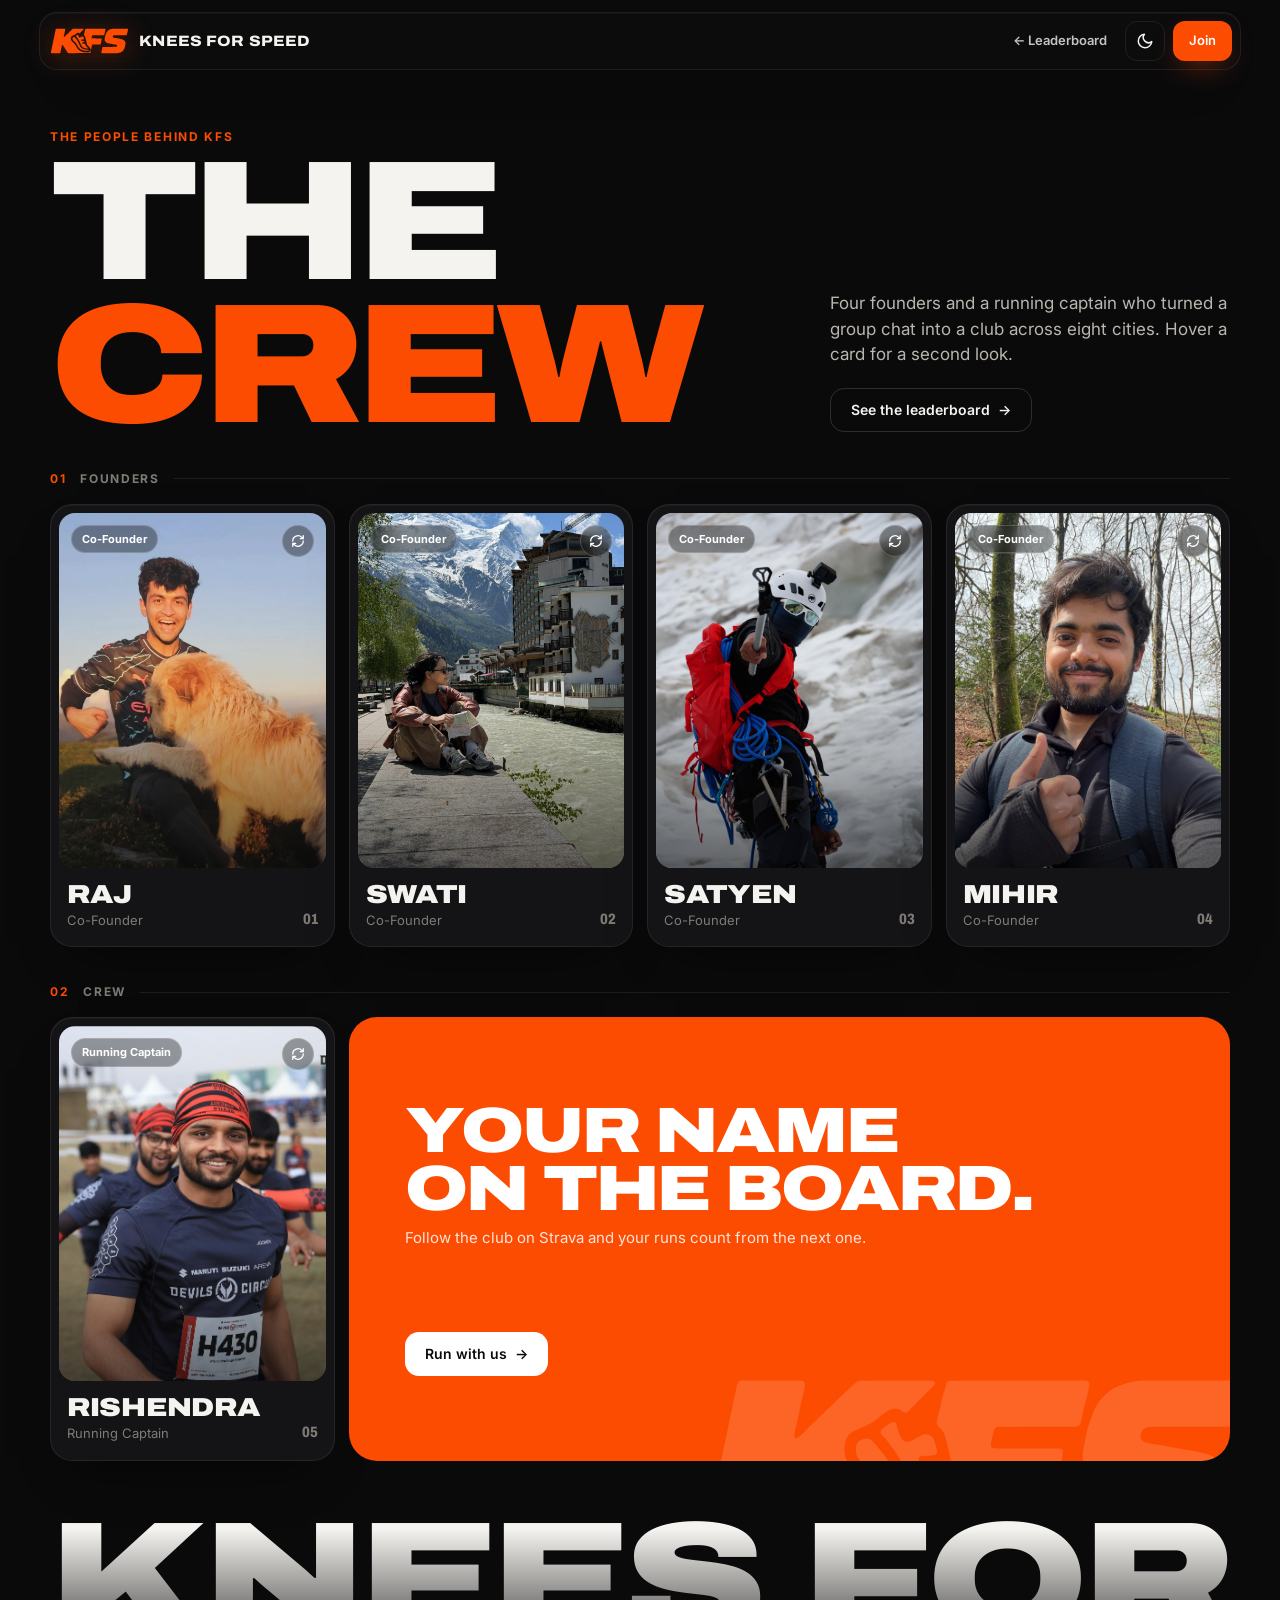
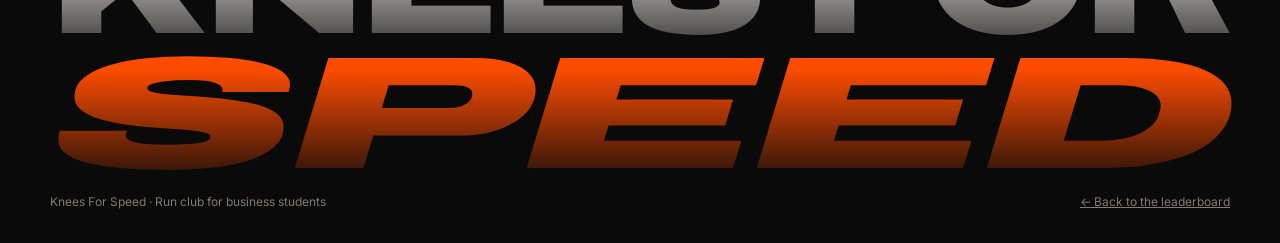
==== commit ba3feafb: "Site update: even spacing, cleaner hero, one left margin, soft snapping on phones - Hero: no countdo" ====
--- a/team.html
+++ b/team.html
@@ -26,7 +26,7 @@
 <link rel="preconnect" href="https://fonts.googleapis.com">
 <link rel="preconnect" href="https://fonts.gstatic.com" crossorigin>
 <link href="https://fonts.googleapis.com/css2?family=Archivo:ital,wdth,wght@0,62..125,400..900;1,62..125,400..900&family=Inter:wght@400;500;600;700&display=swap" rel="stylesheet">
-<link rel="stylesheet" href="assets/kfs2.css">
+<link rel="stylesheet" href="assets/kfs2.css?v=20261010c">
 </head>
 <body>
 <div class="progress" aria-hidden="true"></div>
@@ -150,6 +150,6 @@
   </div>
 </div>
 
-<script src="assets/core.js"></script>
+<script src="assets/core.js?v=20261010c"></script>
 </body>
 </html>
--- a/assets/kfs2.css
+++ b/assets/kfs2.css
@@ -43,6 +43,10 @@
   --font-body: 'Inter', system-ui, -apple-system, sans-serif;
   --wrap: 1180px;
   --gutter: clamp(16px, 4vw, 40px);
+  /* --sec: the one gap between page sections (hero, ticker, week, leaderboard, footer).
+     --tilt: allowance for the ticker's slant (it's rotated 1.4deg, so its ends sit ~1.3vw above/below its middle) */
+  --sec: clamp(48px, 6vh, 72px);
+  --tilt: 1.3vw;
   color-scheme: dark;
 }
 :root[data-theme="light"] {
@@ -136,7 +140,7 @@
 .nav {
   position: fixed; top: 12px; left: 50%;
   translate: -50% 0;
-  width: min(var(--wrap), calc(100% - 24px));
+  width: calc(min(var(--wrap), 100% - 2 * var(--gutter)) + 22px);   /* the logo inside lines up with the content column */
   height: 58px;
   display: flex; align-items: center; gap: 14px;
   padding: 0 8px 0 10px;
@@ -244,7 +248,6 @@
   background: var(--hero-glass); border: 1px solid var(--hero-line);
   -webkit-backdrop-filter: blur(10px); backdrop-filter: blur(10px);
   font-size: 12px; font-weight: 600; letter-spacing: .02em;
-  margin-bottom: 22px;
 }
 .pulse { position: relative; width: 8px; height: 8px; border-radius: 50%; background: var(--accent); flex-shrink: 0; }
 .pulse::after { content: ""; position: absolute; inset: -4px; border-radius: 50%; border: 2px solid var(--accent); animation: pulse 1.8s var(--ease) infinite; }
@@ -258,56 +261,18 @@
 .hero-title .ch { display: inline-block; transform: translateY(105%); animation: rise 1s var(--ease) forwards; animation-delay: calc(var(--i) * 35ms + 150ms); }
 .hero-title .accent { color: var(--accent); }
 @keyframes rise { to { transform: none; } }
-.hero-bottom { display: grid; grid-template-columns: 1fr auto 1fr; align-items: end; gap: 28px; margin-top: 28px; }
-.hero-bottom > .countdown { justify-self: end; }
-
-/* rotating "scroll" badge: click or scroll to reach the leaderboard */
-.scroll-badge {
-  position: relative; display: grid; place-items: center; justify-self: center;
-  width: 124px; height: 124px; border-radius: 50%; color: #fff; text-decoration: none;
-  -webkit-tap-highlight-color: transparent;
-}
-.scroll-ring { position: absolute; inset: 0; width: 100%; height: 100%; animation: ring-spin 14s linear infinite; transition: transform .6s var(--ease); }
-.scroll-ring text { fill: color-mix(in srgb, var(--hero-ink) 85%, transparent); font-family: var(--font-display); font-weight: 800; font-stretch: 112%; font-size: 10.5px; letter-spacing: .12em; text-transform: uppercase; }
-.scroll-core {
-  position: relative; display: grid; place-items: center;
-  width: 58px; height: 58px; border-radius: 50%;
-  background: var(--accent); box-shadow: 0 10px 30px -8px rgba(252,76,2,.85);
-  transition: transform .5s var(--ease), box-shadow .4s;
-}
-.scroll-core::before { content: ""; position: absolute; inset: -6px; border-radius: 50%; border: 1.5px solid rgba(252,76,2,.6); animation: core-ping 2.2s var(--ease) infinite; }
-.scroll-core svg { width: 24px; height: 24px; animation: arrow-bob 1.6s var(--ease) infinite; }
-.scroll-badge:hover .scroll-ring { animation-duration: 4s; }
-.scroll-badge:hover .scroll-core { transform: scale(1.12); box-shadow: 0 14px 40px -6px rgba(252,76,2,1); }
-.scroll-badge:active .scroll-core { transform: scale(.94); }
-@keyframes ring-spin { to { transform: rotate(360deg); } }
-@keyframes arrow-bob { 0%, 100% { transform: translateY(-3px); } 50% { transform: translateY(4px); } }
-@keyframes core-ping { from { transform: scale(.9); opacity: 1; } to { transform: scale(1.45); opacity: 0; } }
+
 .hero-sub { max-width: 460px; font-size: clamp(15px, 1.4vw, 18px); color: var(--hero-ink-2); }
-.flags { display: flex; gap: 6px; margin-top: 14px; }
-.flags img { width: 24px; height: 17px; border-radius: 4px; object-fit: cover; box-shadow: 0 0 0 1px color-mix(in srgb, var(--hero-ink) 18%, transparent); transition: transform .3s var(--ease); }
-.flags img:hover { transform: translateY(-3px) scale(1.12); }
-.hero-ctas { display: flex; gap: 10px; margin-top: 22px; flex-wrap: wrap; }
+.hero-ctas { display: flex; gap: 10px; flex-wrap: wrap; }
 .fade-up { opacity: 0; transform: translateY(16px); animation: fadeUp .9s var(--ease) forwards; animation-delay: var(--d, .6s); }
 @keyframes fadeUp { to { opacity: 1; transform: none; } }
 
-.countdown {
-  padding: 16px 18px; border-radius: 18px;
-  background: var(--hero-glass); border: 1px solid var(--hero-line); box-shadow: var(--hero-card-shadow);
-  -webkit-backdrop-filter: blur(14px); backdrop-filter: blur(14px);
-}
-.countdown-label { font-size: 11px; font-weight: 600; letter-spacing: .12em; text-transform: uppercase; color: var(--hero-muted); margin-bottom: 8px; }
-.cd { display: flex; gap: 6px; align-items: flex-start; }
-.cd-unit { text-align: center; min-width: 52px; }
-.cd-val { display: block; font-family: var(--font-display); font-weight: 800; font-stretch: 80%; font-size: 36px; line-height: 1; font-variant-numeric: tabular-nums; }
-.cd-lbl { display: block; font-size: 10px; color: var(--hero-muted); margin-top: 4px; letter-spacing: .08em; text-transform: uppercase; }
-.cd-sep { font-family: var(--font-display); font-size: 28px; line-height: 1.1; opacity: .35; }
 
 /* ── marquee ───────────────────────────────────────────────── */
 .marquee {
   position: relative; z-index: 2; overflow: hidden;
   background: var(--accent); color: #fff;
-  padding: 14px 0; margin: -18px -2% 0; width: 104%;
+  padding: 14px 0; margin: 0 -2%; width: 104%;
   transform: rotate(-1.4deg);
   box-shadow: 0 20px 40px -20px rgba(252,76,2,.6);
 }
@@ -322,7 +287,7 @@
 @keyframes marquee { to { transform: translateX(-50%); } }
 
 /* ── layout ────────────────────────────────────────────────── */
-.main { max-width: var(--wrap); margin: 0 auto; padding: clamp(32px, 3.5vw, 48px) var(--gutter) 0; min-height: 80vh; }
+.main { max-width: calc(var(--wrap) + 2 * var(--gutter)); margin: 0 auto; padding: calc(var(--sec) + var(--tilt)) var(--gutter) 0; min-height: 80vh; }
 .view { display: none; }
 .view.active { display: block; animation: viewIn .6s var(--ease); }
 @keyframes viewIn { from { opacity: 0; transform: translateY(14px); } }
@@ -353,8 +318,7 @@
 
 /* ── section rhythm: headers, bands, spacing ──────────────── */
 .sec-head { display: flex; align-items: center; gap: 14px; margin-bottom: 18px; }
-.sec-head.spaced { margin-top: clamp(56px, 7vw, 96px); }
-.band + .sec-head.spaced { margin-top: clamp(40px, 5vw, 64px); }
+.sec-head.spaced, .band + .sec-head.spaced { margin-top: var(--sec); }
 .sec-title {
   display: inline-flex; align-items: center; gap: 10px;
   font-family: var(--font-display); font-weight: 800; font-stretch: 112%;
@@ -365,8 +329,8 @@
 .sec-meta { color: var(--muted); font-size: 13px; white-space: nowrap; }
 .band {
   position: relative; isolation: isolate;
-  margin-top: clamp(56px, 7vw, 96px);
-  padding-block: clamp(40px, 5vw, 72px);
+  margin-top: var(--sec);
+  padding-block: var(--sec);
 }
 .band::before {   /* full-bleed tint, wider than the content column */
   content: ""; position: absolute; z-index: -2; top: 0; bottom: 0; left: calc(50% - 50vw); right: calc(50% - 50vw);
@@ -710,9 +674,9 @@
 .rules-body { padding: 0 18px 18px; color: var(--text-2); font-size: 13px; display: grid; gap: 6px; }
 
 /* ── footer ────────────────────────────────────────────────── */
-.footer { position: relative; overflow: hidden; border-top: 1px solid var(--line); margin-top: clamp(64px, 8vw, 112px); padding: 48px var(--gutter) 64px; }
+.footer { position: relative; overflow: hidden; border-top: 1px solid var(--line); margin-top: var(--sec); padding: var(--sec) var(--gutter) 64px; }
 /* when a view ends on a tinted band, the band's edge is the divider: no second hairline, no empty strip */
-.main:has(.view.active > .band:last-child, .view.active > [data-league]:last-child > .band:last-child) + .footer { margin-top: 0; border-top: 0; padding-top: clamp(56px, 7vw, 88px); }
+.main:has(.view.active > .band:last-child, .view.active > [data-league]:last-child > .band:last-child) + .footer { margin-top: 0; border-top: 0; padding-top: var(--sec); }
 .footer-inner { max-width: var(--wrap); margin: 0 auto; }
 .footer-top { display: flex; justify-content: space-between; gap: 24px; flex-wrap: wrap; align-items: flex-end; }
 .footer-cta { font-family: var(--font-display); font-weight: 900; font-stretch: 118%; font-size: clamp(28px, 4vw, 48px); text-transform: uppercase; line-height: .95; letter-spacing: -.02em; max-width: 760px; }
@@ -827,7 +791,7 @@
 .confetti { position: fixed; z-index: 120; width: 8px; height: 12px; border-radius: 2px; pointer-events: none; }
 
 /* ── team page ─────────────────────────────────────────────── */
-.team-hero { max-width: var(--wrap); margin: 0 auto; padding: 150px var(--gutter) 30px; }
+.team-hero { max-width: calc(var(--wrap) + 2 * var(--gutter)); margin: 0 auto; padding: 150px var(--gutter) 30px; }
 .team-title { font-family: var(--font-display); font-weight: 900; font-stretch: 125%; font-size: clamp(56px, 12vw, 170px); line-height: .84; letter-spacing: -.04em; text-transform: uppercase; }
 .team-title .line { display: block; overflow: hidden; white-space: nowrap; }
 .team-title .ch { display: inline-block; transform: translateY(105%); animation: rise 1s var(--ease) forwards; animation-delay: calc(var(--i) * 35ms + 100ms); }
@@ -836,7 +800,7 @@
 .team-intro p { max-width: 460px; color: var(--text-2); font-size: 17px; }
 .only-touch { display: none; }
 @media (hover: none) { .only-hover { display: none; } .only-touch { display: inline; } }
-.team-wrap { max-width: var(--wrap); margin: 0 auto; padding: 20px var(--gutter) 0; }
+.team-wrap { max-width: calc(var(--wrap) + 2 * var(--gutter)); margin: 0 auto; padding: 20px var(--gutter) 0; }
 .team-label { display: flex; align-items: center; gap: 14px; margin: 48px 0 18px; font-size: 12px; font-weight: 700; letter-spacing: .14em; text-transform: uppercase; color: var(--muted); }
 .team-label::after { content: ""; flex: 1; height: 1px; background: var(--line); }
 .team-label b { color: var(--accent); }
@@ -919,13 +883,15 @@
 html.intro:not(.intro-leaving) .hero .fade-up,
 html.intro:not(.intro-leaving) .hero-frame { animation-play-state: paused; }
 
+@media (max-width: 980px) { :root { --sec: clamp(36px, 4svh, 48px); } }
+@media (max-width: 640px) { :root { --sec: clamp(24px, 3.6svh, 34px); } }
+
 /* ── responsive ────────────────────────────────────────────── */
 @media (max-width: 980px) {
   .tabs { display: none; }
   .nav-actions { margin-left: auto !important; }
   .tabbar { display: grid; }
   .footer { padding-bottom: calc(88px + env(safe-area-inset-bottom)); }   /* exactly clears the tab bar */
-  .hero { padding-bottom: calc(100px + env(safe-area-inset-bottom)); }   /* keep CTAs clear of the tab bar */
   .bento { grid-template-columns: repeat(2, minmax(0, 1fr)); }
   .ind-grid { grid-template-columns: repeat(2, minmax(0, 1fr)); }
   .team-grid, .crew-grid { grid-template-columns: repeat(2, minmax(0, 1fr)); }
@@ -939,7 +905,6 @@
   .bento { grid-template-columns: repeat(4, minmax(0, 1fr)); }
   .tile.big { grid-column: 1 / -1; grid-row: auto; }
   .tile-val { font-size: 34px; }
-  .hero-sub { max-width: 380px; }
 }
 @media (max-width: 640px) {
   .sec-head { gap: 10px; }
@@ -950,7 +915,7 @@
   /* docked header on phones: flush to the top edge, full width */
   .nav {
     top: 0; left: 0; translate: none; width: 100%;
-    height: calc(56px + env(safe-area-inset-top)); padding: env(safe-area-inset-top) 12px 0;
+    height: calc(56px + env(safe-area-inset-top)); padding: env(safe-area-inset-top) var(--gutter) 0;
     border-radius: 0; border-width: 0 0 1px;
   }
   .nav.scrolled, .nav.solid { box-shadow: 0 8px 24px -16px rgba(0,0,0,.5); }
@@ -958,19 +923,9 @@
   .brand-word { display: none; }
   .nav-team { display: none; }
   .nav .btn { height: 38px; padding: 0 14px; }
-  .hero { padding-top: 76px; padding-bottom: calc(92px + env(safe-area-inset-bottom)); }
   .hero-title { font-size: 15vw; font-stretch: 100%; }
-  .hero-bottom { display: flex; flex-direction: column; align-items: stretch; gap: 20px; }
-  .scroll-badge { order: 3; align-self: center; width: 96px; height: 96px; margin: 0; }
-  .scroll-core { width: 48px; height: 48px; }
-  .hero-ctas .btn { flex: 1; }
-  .countdown { display: flex; align-items: center; justify-content: space-between; gap: 10px; padding: 12px 14px; }
-  .countdown-label { margin: 0; max-width: 96px; line-height: 1.3; }
-  .cd-unit { min-width: 38px; }
-  .cd-val { font-size: 26px; }
-  .cd-sep { font-size: 20px; }
   .marquee { padding: 11px 0; }
-  .main { padding-top: 56px; min-height: 0; }
+  .main { min-height: 0; }
   .meta-winner { display: none; }   /* the podium right below already shows the winner */
   /* ── screenshot frame: week title → top 3 fills one phone screen ──────────
      app.js sets --fx on the week views: the room left between the podium and
@@ -1027,7 +982,6 @@
   .flex-strip { margin-top: 14px; padding: 20px; }
   .flex-btns { width: 100%; flex-direction: column; }
   .flex-btns .btn { width: 100%; }
-  #view-week .band, #view-last .band { margin-top: 48px; }
   .board-tools { padding: 10px; }
   .search { flex-basis: 100%; }
   .board-head { display: none; }
@@ -1135,47 +1089,74 @@
 }
 .frame-sticker b { display: block; font-family: var(--font-display); font-stretch: 80%; font-weight: 800; font-size: 30px; letter-spacing: -.01em; line-height: 1; }
 
-/* desktop: copy on the left, photo on the right */
+/* ── hero layout ─────────────────────────────────────────────
+   Blocks: live chip, title, photo, intro, button. --hg is the minimum gap between them;
+   any spare height is shared out evenly between all the gaps (and the top and bottom
+   edges), so the spacing stays even on every screen. Phones and tablets stack the blocks
+   in that order. On desktop the text column stretches to the photo's height: the chip
+   lines up with the top of the photo, the button with its bottom. */
+.hero { --hg: clamp(18px, 3vh, 36px); --nav-h: 82px; padding: calc(var(--nav-h) + var(--hg)) var(--gutter) calc(var(--sec) + var(--tilt)); }
+.hero-inner { flex: 1; display: flex; flex-direction: column; justify-content: space-evenly; gap: var(--hg); }
+.hero-inner { width: 100%; max-width: var(--wrap); margin-inline: auto; }   /* same column as the rest of the site */
+.hero-copy { display: contents; }
+.hero-inner > *, .hero-copy > * { margin: 0; }
+.live-chip { order: 1; align-self: flex-start; }
+/* the title and its one-line intro are one block: a small fixed gap inside, the section gap around it */
+.hero-head { order: 2; display: flex; flex-direction: column; gap: clamp(12px, 1.8vh, 20px); }
+.hero-head > * { margin: 0; }
+.hero-frame { order: 3; align-self: center; }
+.hero-sub { max-width: 32rem; }
+.hero-ctas { order: 4; }
+
 @media (min-width: 981px) {
+  /* the hero is as tall as its content plus an even margin, so no empty bands above and below */
+  /* on desktop the content column is a fixed width, so the ticker's slant near it is a fixed ~12px;
+     the tilted photo hangs another ~13px below its box */
+  .hero { min-height: 0; padding-top: calc(var(--nav-h) + var(--sec)); padding-bottom: calc(var(--sec) + 26px); }
+  .main { padding-top: calc(var(--sec) + 12px); }
   .hero-inner {
-    display: grid; grid-template-columns: minmax(0, 1fr) minmax(0, .9fr); column-gap: clamp(40px, 6vw, 96px);
-    grid-template-areas: "chip frame" "title frame" "bottom frame"; align-content: center;
+    flex: 0 1 auto;
+    display: grid; grid-template-columns: minmax(0, 1fr) minmax(0, .9fr); column-gap: clamp(40px, 6vw, 96px); align-items: stretch;
   }
-  .live-chip { grid-area: chip; justify-self: start; align-self: end; }
-  .hero-title { grid-area: title; align-self: start; }
-  .hero-bottom { grid-area: bottom; align-self: start; grid-template-columns: auto auto; justify-content: start; grid-template-areas: "text" "cd"; align-items: center; gap: 22px 28px; }
-  .hero-bottom > div:first-child { grid-area: text; }
-  .hero-bottom > .countdown { grid-area: cd; justify-self: start; }
-  .hero-frame { grid-area: frame; align-self: center; }
-}
-/* tablet: one column, the photo under the title */
+  .hero-copy { display: flex; flex-direction: column; justify-content: space-between; gap: var(--hg); padding-block: 4px; }
+  .hero-frame { align-self: center; justify-self: center; width: min(100%, calc((100svh - 230px) * 1.3)); }
+}
+
 @media (max-width: 980px) {
-  .hero-frame { margin: 30px auto 6px; max-width: 560px; }
-}
-/* phones */
+  .hero { min-height: calc(100svh - 46px - 86px - 2 * var(--tilt) - env(safe-area-inset-bottom)); --hg: clamp(18px, 2.4svh, 30px); }   /* ticker + its slant + tab bar */
+  .hero-title { max-width: 72%; }
+  .hero-frame { width: min(560px, 84%, calc((100svh - 730px) * 1.3)); margin-top: 14px; margin-bottom: 8px; }   /* sticker above, tilt below */
+}
 @media (max-width: 640px) {
-  .live-chip { margin-bottom: 12px; }
-  .hero-title { max-width: 84%; }   /* the photo carries the weight */
-  .hero-frame { margin: 26px 4px 0; padding: 8px 8px 0; transform: rotate(-2deg); }   /* room for the sticker under the title */
+  .hero { --hg: clamp(14px, 2.4svh, 22px); --nav-h: calc(56px + env(safe-area-inset-top)); }
+  .hero-title { max-width: 84%; }
+  .hero-frame { width: clamp(58%, calc((100svh - 590px) * 1.3), 88%); margin-top: 16px; margin-bottom: 6px; padding: 8px 8px 0; transform: rotate(-2deg); }
   .hero-frame figcaption { padding: 9px 2px 11px; font-size: 9.5px; }
   .frame-sticker { top: -10px; right: -6px; padding: 8px 11px; font-size: 9px; }
   .frame-sticker b { font-size: 22px; }
-  .flags { display: none; }
-  .scroll-badge { display: none; }   /* the tab bar already leads to the board */
-  .hero-bottom { gap: 14px; margin-top: 18px; }
-}
-/* short phones: a smaller print so the countdown still clears the tab bar */
-@media (max-width: 640px) and (max-height: 820px) {
-  .hero-title { max-width: 76%; }
-  .hero-frame { width: 86%; margin: 22px auto 0; }
-  .hero-sub { font-size: 14px; }
-  .hero-bottom { margin-top: 14px; gap: 12px; }
+  .hero-ctas { align-self: stretch; }
+  .hero-ctas .btn { flex: 1; }
+}
+/* short phones (iPhone SE size): a smaller title and photo so the ticker still shows */
+@media (max-width: 640px) and (max-height: 700px) {
+  .hero-title { max-width: 70%; }
+  .hero-frame { width: clamp(40%, calc((100svh - 520px) * 1.2), 64%); }
+  .hero-frame figcaption { font-size: 8px; letter-spacing: .06em; white-space: nowrap; padding: 7px 0 9px; }
 }
 
 /* ── light-theme hero: the hero is a track infield. Lanes curve round the print,
    with lane numbers and an orange start line. (Dark theme keeps the light print on black.) */
-:root[data-theme="light"] .hero::before {
-  background: url("data:image/svg+xml,%3Csvg xmlns='http://www.w3.org/2000/svg' viewBox='0 0 1440 900'%3E%3Cg fill='none' stroke='%23161412' stroke-opacity='.11' stroke-width='2'%3E%3Cpath d='M-20 200 H1000 A250 250 0 0 1 1000 700 H-20'/%3E%3Cpath d='M-20 166 H1000 A284 284 0 0 1 1000 734 H-20'/%3E%3Cpath d='M-20 132 H1000 A318 318 0 0 1 1000 768 H-20'/%3E%3Cpath d='M-20 98 H1000 A352 352 0 0 1 1000 802 H-20'/%3E%3Cpath d='M-20 64 H1000 A386 386 0 0 1 1000 836 H-20'/%3E%3Cpath d='M-20 30 H1000 A420 420 0 0 1 1000 870 H-20'/%3E%3Cpath d='M-20 -4 H1000 A454 454 0 0 1 1000 904 H-20'/%3E%3C/g%3E%3Cg font-family='Helvetica Neue,Arial,sans-serif' font-weight='800' fill='%23161412' text-anchor='middle' font-size='20' fill-opacity='.28'%3E%3Ctext x='38' y='724'%3E1%3C/text%3E%3Ctext x='38' y='758'%3E2%3C/text%3E%3Ctext x='38' y='792'%3E3%3C/text%3E%3Ctext x='38' y='826'%3E4%3C/text%3E%3Ctext x='38' y='860'%3E5%3C/text%3E%3Ctext x='38' y='894'%3E6%3C/text%3E%3C/g%3E%3Cpath d='M66 700 V904' stroke='%23FC4C02' stroke-width='5' stroke-opacity='.85'/%3E%3C/svg%3E") right center / cover no-repeat, radial-gradient(55% 65% at 78% 45%, rgba(252,76,2,.08), transparent 65%);
+:root[data-theme="light"] .hero::before { background: radial-gradient(55% 65% at 70% 50%, rgba(252,76,2,.08), transparent 65%); }
+/* desktop: the track is anchored to the photo (not the screen edge), so the lanes curve round it at every width */
+@media (min-width: 981px) {
+  :root[data-theme="light"] .hero-inner { position: relative; }
+  :root[data-theme="light"] .hero-inner::before {
+    content: ""; position: absolute; z-index: -1; pointer-events: none;
+    top: 50%; height: 130%; aspect-ratio: 4000 / 1020;
+    left: calc((100% - clamp(40px, 6vw, 96px)) * .7632 + clamp(40px, 6vw, 96px));   /* centre of the photo column (columns are 1fr / .9fr) */
+    transform: translate(-85.00%, -50%);
+    background: url("data:image/svg+xml,%3Csvg xmlns='http://www.w3.org/2000/svg' viewBox='0 0 4000 1020'%3E%3Cg fill='none' stroke='%23161412' stroke-opacity='.11' stroke-width='2.2' vector-effect='non-scaling-stroke'%3E%3Cpath d='M-20 118 H3400 A392 392 0 0 1 3400 902 H-20'/%3E%3Cpath d='M-20 100 H3400 A410 410 0 0 1 3400 920 H-20'/%3E%3Cpath d='M-20 82 H3400 A428 428 0 0 1 3400 938 H-20'/%3E%3Cpath d='M-20 64 H3400 A446 446 0 0 1 3400 956 H-20'/%3E%3Cpath d='M-20 46 H3400 A464 464 0 0 1 3400 974 H-20'/%3E%3Cpath d='M-20 28 H3400 A482 482 0 0 1 3400 992 H-20'/%3E%3Cpath d='M-20 10 H3400 A500 500 0 0 1 3400 1010 H-20'/%3E%3C/g%3E%3Cg font-family='Helvetica Neue,Arial,sans-serif' font-weight='800' font-size='17' fill='%23161412' fill-opacity='.32' text-anchor='end'%3E%3Ctext x='2895' y='917'%3E1%3C/text%3E%3Ctext x='2895' y='935'%3E2%3C/text%3E%3Ctext x='2895' y='953'%3E3%3C/text%3E%3Ctext x='2895' y='971'%3E4%3C/text%3E%3Ctext x='2895' y='989'%3E5%3C/text%3E%3Ctext x='2895' y='1007'%3E6%3C/text%3E%3C/g%3E%3Cpath d='M2905 902 V1010' stroke='%23FC4C02' stroke-width='4.5' stroke-opacity='.9'/%3E%3C/svg%3E") center / 100% 100% no-repeat;
+  }
 }
 :root[data-theme="light"] .frame-sticker { box-shadow: 0 14px 26px -12px rgba(252,76,2,.6); }
 @media (min-width: 641px) and (max-width: 980px) {
@@ -1187,19 +1168,6 @@
   :root[data-theme="light"] .hero::before {
     background: url("data:image/svg+xml,%3Csvg xmlns='http://www.w3.org/2000/svg' viewBox='0 0 390 844'%3E%3Cg fill='none' stroke='%23161412' stroke-opacity='.12' stroke-width='1.5'%3E%3Cpath d='M-20 130 H262 A214 214 0 0 1 262 558 H-20'/%3E%3Cpath d='M-20 117 H262 A227 227 0 0 1 262 571 H-20'/%3E%3Cpath d='M-20 104 H262 A240 240 0 0 1 262 584 H-20'/%3E%3Cpath d='M-20 91 H262 A253 253 0 0 1 262 597 H-20'/%3E%3Cpath d='M-20 78 H262 A266 266 0 0 1 262 610 H-20'/%3E%3Cpath d='M-20 65 H262 A279 279 0 0 1 262 623 H-20'/%3E%3Cpath d='M-20 52 H262 A292 292 0 0 1 262 636 H-20'/%3E%3C/g%3E%3Cg font-family='Helvetica Neue,Arial,sans-serif' font-weight='800' fill='%23161412' text-anchor='middle' font-size='10' fill-opacity='.3'%3E%3Ctext x='250' y='128'%3E1%3C/text%3E%3Ctext x='250' y='114'%3E2%3C/text%3E%3Ctext x='250' y='102'%3E3%3C/text%3E%3Ctext x='250' y='88'%3E4%3C/text%3E%3Ctext x='250' y='76'%3E5%3C/text%3E%3Ctext x='250' y='62'%3E6%3C/text%3E%3C/g%3E%3Cpath d='M262 52 V130' stroke='%23FC4C02' stroke-width='3' stroke-opacity='.9'/%3E%3C/svg%3E") left top / 100% auto no-repeat, radial-gradient(95% 42% at 60% 46%, rgba(252,76,2,.1), transparent 70%);
   }
-}
-
-/* phones and tablets: the tab bar covers the bottom, so the hero stops above it and the ticker sits just over the bar */
-@media (max-width: 980px) {
-  .hero { min-height: calc(100svh - 46px - 86px - env(safe-area-inset-bottom)); padding-bottom: 36px; }
-}
-@media (max-width: 640px) {
-  .hero { padding-top: 68px; padding-bottom: 28px; }
-  .hero-frame { width: 88%; margin: 22px auto 0; }
-  .hero-bottom { margin-top: 14px; gap: 10px; }
-}
-@media (max-width: 640px) and (max-height: 820px) {
-  .hero-frame { width: 72%; }
 }
 
 /* share: an orange-tinted pill, the one accent in the heading row */
@@ -1283,3 +1251,15 @@
   .member:hover .member-photos .alt { opacity: 1; transform: scale(1); }
   .member:hover .member-swap { transform: rotate(180deg); }
 }
+/* title + intro read as one block: on small screens the inner gap must sit well below the section gap */
+@media (max-width: 980px) { .hero-head { gap: 8px; } }
+@media (max-width: 640px) { .hero-head { gap: 2px; } }
+@media (min-width: 641px) and (max-width: 980px) { .hero-frame { margin-top: 26px; } }   /* the sticker pokes ~24px above the print here */
+
+/* soft section snapping (phones and tablets, leaderboard page): hero, week heading, full leaderboard.
+   "proximity" only snaps when a scroll stops near one of these edges, so long lists scroll freely. */
+@media (max-width: 980px) {
+  html:has(.hero) { scroll-snap-type: y proximity; scroll-padding-top: calc(56px + env(safe-area-inset-top) + 12px); }
+  .hero { scroll-snap-align: start; scroll-margin-top: 999px; }   /* the hero snaps to the very top */
+  .view.active > .view-head, .view.active .band { scroll-snap-align: start; }
+}
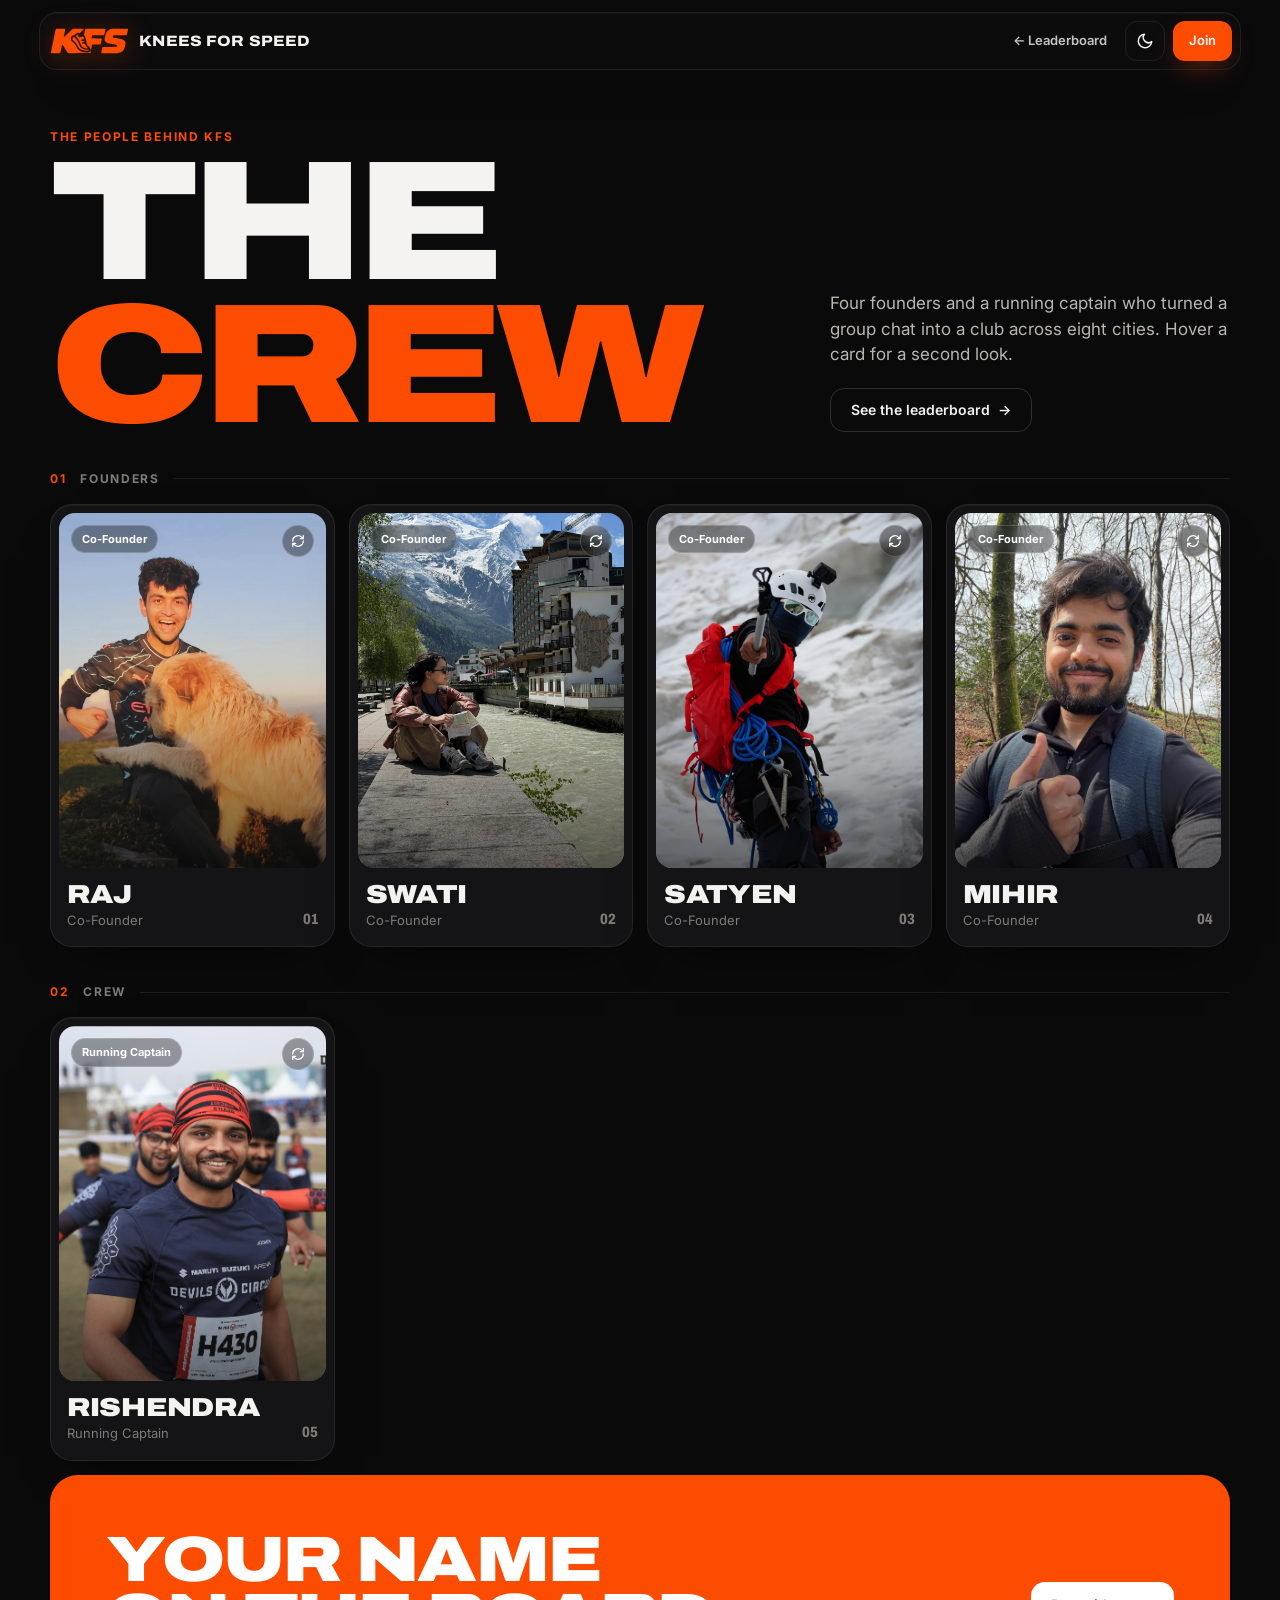
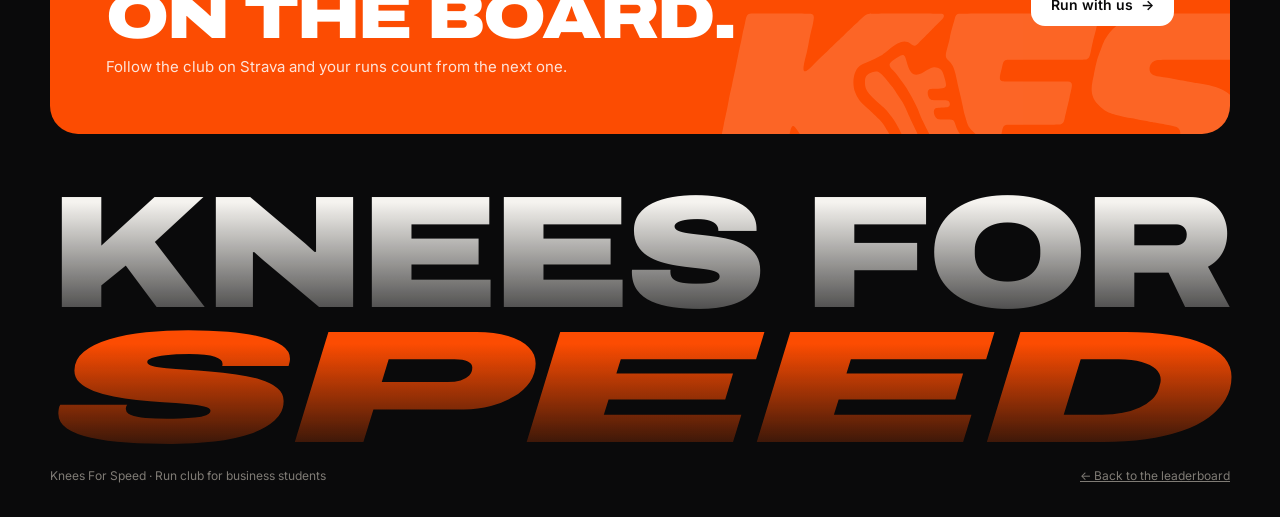
==== commit 9ab0c94c: "Team: join card under Rishendra on desktop too Co-Authored-By: Claude Opus 5.5 <noreply@anthropic.co" ====
--- a/team.html
+++ b/team.html
@@ -26,7 +26,7 @@
 <link rel="preconnect" href="https://fonts.googleapis.com">
 <link rel="preconnect" href="https://fonts.gstatic.com" crossorigin>
 <link href="https://fonts.googleapis.com/css2?family=Archivo:ital,wdth,wght@0,62..125,400..900;1,62..125,400..900&family=Inter:wght@400;500;600;700&display=swap" rel="stylesheet">
-<link rel="stylesheet" href="assets/kfs2.css?v=20261010c">
+<link rel="stylesheet" href="assets/kfs2.css?v=20261011a">
 </head>
 <body>
 <div class="progress" aria-hidden="true"></div>
@@ -150,6 +150,6 @@
   </div>
 </div>
 
-<script src="assets/core.js?v=20261010c"></script>
+<script src="assets/core.js?v=20261011a"></script>
 </body>
 </html>
--- a/assets/kfs2.css
+++ b/assets/kfs2.css
@@ -1195,7 +1195,7 @@
 .team-hero { padding-bottom: 0; }
 .team-wrap { padding-top: 0; padding-bottom: 0; }
 .team-wrap > .team-label:first-child { margin-top: 32px; }
-.crew-grid .join-band { margin: 0; grid-column: span 3; align-self: stretch; align-items: center; }
+.crew-grid .join-band { margin: 0; grid-column: 1 / -1; align-items: center; }   /* full row, under the last member */
 @media (max-width: 980px) {
   .crew-grid .join-band { grid-column: span 1; flex-direction: column; align-items: flex-start; justify-content: space-between; flex-wrap: nowrap; padding: 26px 24px; }
   .crew-grid .join-band h2 { font-size: clamp(26px, 5.4vw, 44px); }
